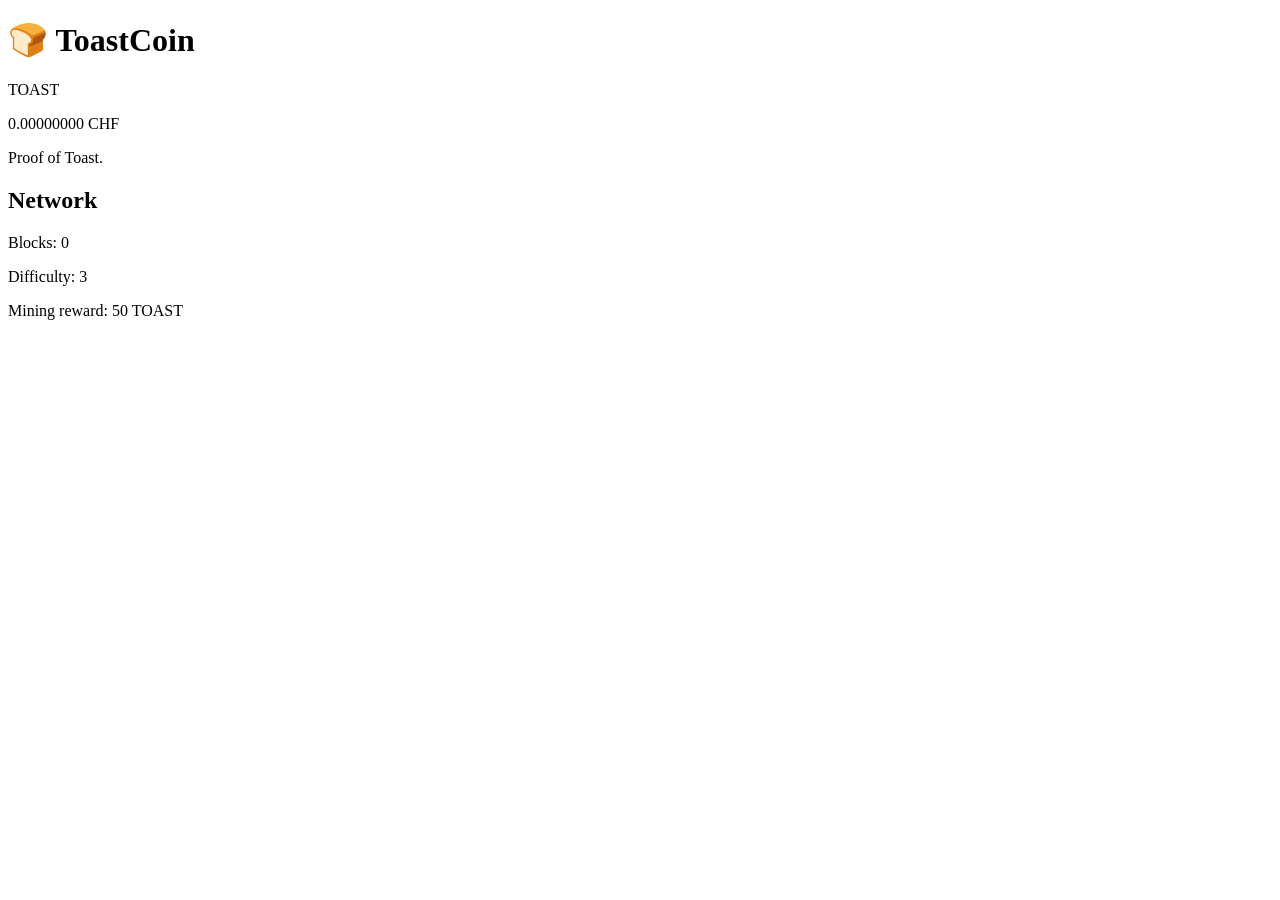
==== index.html @ e162215f "Create ToastCoin website" ====
<!DOCTYPE html>
<html lang="en">
<head>
    <meta charset="UTF-8">
    <meta name="viewport" content="width=device-width, initial-scale=1.0">

    <title>ToastCoin</title>

    <link rel="stylesheet" href="style.css">
</head>

<body>

    <main>

        <h1>🍞 ToastCoin</h1>

        <p class="symbol">TOAST</p>

        <div class="price">
            0.00000000 CHF
        </div>

        <p>Proof of Toast.</p>

        <section>

            <h2>Network</h2>

            <p>Blocks: <span id="blocks">0</span></p>

            <p>Difficulty: <span id="difficulty">3</span></p>

            <p>Mining reward: <span id="reward">50 TOAST</span></p>

        </section>

    </main>

    <script src="script.js"></script>

</body>
</html>
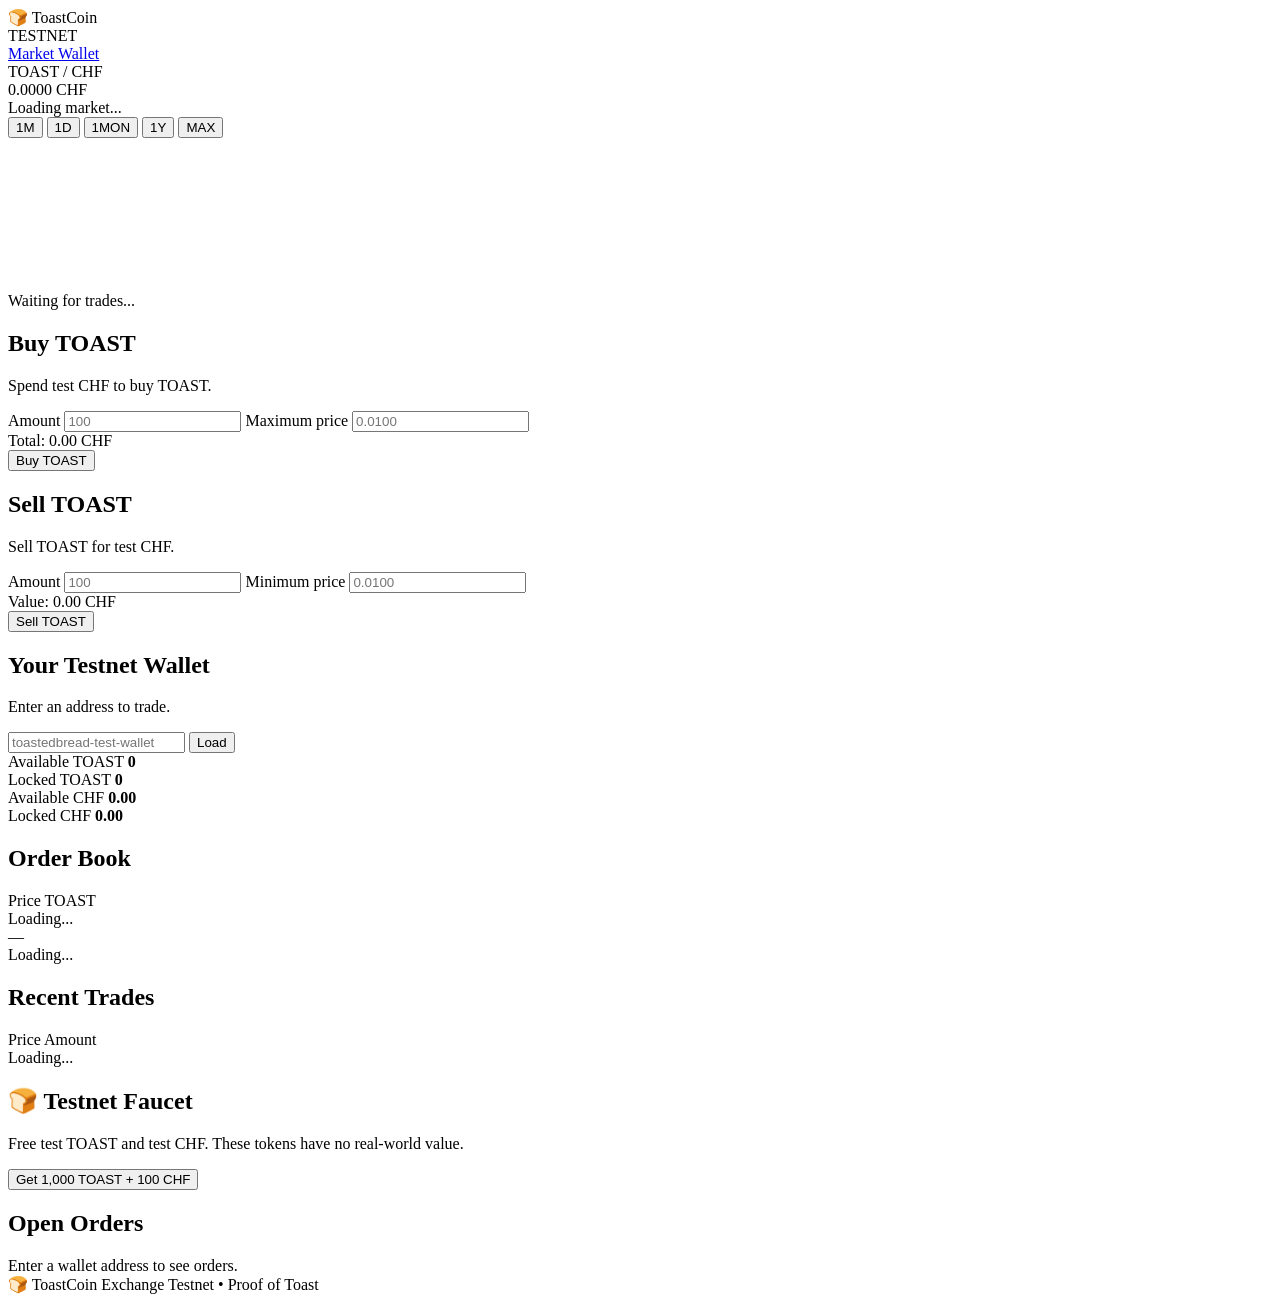
==== commit 807101ef: "Update index.html" ====
--- a/index.html
+++ b/index.html
@@ -1,43 +1,456 @@
 <!DOCTYPE html>
 <html lang="en">
+
 <head>
+
     <meta charset="UTF-8">
-    <meta name="viewport" content="width=device-width, initial-scale=1.0">
-
-    <title>ToastCoin</title>
-
-    <link rel="stylesheet" href="style.css">
+
+    <meta
+        name="viewport"
+        content="width=device-width, initial-scale=1.0"
+    >
+
+    <title>ToastCoin Exchange</title>
+
+    <link
+        rel="stylesheet"
+        href="style.css"
+    >
+
 </head>
 
+
 <body>
 
-    <main>
-
-        <h1>🍞 ToastCoin</h1>
-
-        <p class="symbol">TOAST</p>
-
-        <div class="price">
-            0.00000000 CHF
-        </div>
-
-        <p>Proof of Toast.</p>
-
-        <section>
-
-            <h2>Network</h2>
-
-            <p>Blocks: <span id="blocks">0</span></p>
-
-            <p>Difficulty: <span id="difficulty">3</span></p>
-
-            <p>Mining reward: <span id="reward">50 TOAST</span></p>
-
-        </section>
-
-    </main>
-
-    <script src="script.js"></script>
+<header class="topbar">
+
+    <div class="logo">
+        🍞 <span>ToastCoin</span>
+    </div>
+
+    <div class="network">
+        TESTNET
+    </div>
+
+    <nav>
+
+        <a href="index.html">
+            Market
+        </a>
+
+        <a href="wallet.html">
+            Wallet
+        </a>
+
+    </nav>
+
+</header>
+
+
+<main>
+
+    <section class="market-header">
+
+        <div>
+
+            <div class="pair">
+                TOAST / CHF
+            </div>
+
+            <div
+                class="price"
+                id="price"
+            >
+                0.0000 CHF
+            </div>
+
+            <div
+                class="market-info"
+                id="marketInfo"
+            >
+                Loading market...
+            </div>
+
+        </div>
+
+    </section>
+
+
+    <section class="chart-card">
+
+        <div class="chart-toolbar">
+
+            <button
+                class="range active"
+                data-range="1M"
+            >
+                1M
+            </button>
+
+            <button
+                class="range"
+                data-range="1D"
+            >
+                1D
+            </button>
+
+            <button
+                class="range"
+                data-range="1MON"
+            >
+                1MON
+            </button>
+
+            <button
+                class="range"
+                data-range="1Y"
+            >
+                1Y
+            </button>
+
+            <button
+                class="range"
+                data-range="MAX"
+            >
+                MAX
+            </button>
+
+        </div>
+
+
+        <div class="chart-wrap">
+
+            <canvas id="chart"></canvas>
+
+            <div
+                class="chart-empty"
+                id="chartEmpty"
+            >
+                Waiting for trades...
+            </div>
+
+        </div>
+
+    </section>
+
+
+    <section class="trade-grid">
+
+
+        <div class="card">
+
+            <h2>Buy TOAST</h2>
+
+            <p class="hint">
+                Spend test CHF to buy TOAST.
+            </p>
+
+
+            <label>
+                Amount
+            </label>
+
+            <input
+                id="buyAmount"
+                type="number"
+                min="0"
+                step="any"
+                placeholder="100"
+            >
+
+
+            <label>
+                Maximum price
+            </label>
+
+            <input
+                id="buyPrice"
+                type="number"
+                min="0"
+                step="any"
+                placeholder="0.0100"
+            >
+
+
+            <div
+                class="order-total"
+                id="buyTotal"
+            >
+                Total: 0.00 CHF
+            </div>
+
+
+            <button
+                class="buy-button"
+                onclick="placeBuy()"
+            >
+                Buy TOAST
+            </button>
+
+        </div>
+
+
+        <div class="card">
+
+            <h2>Sell TOAST</h2>
+
+            <p class="hint">
+                Sell TOAST for test CHF.
+            </p>
+
+
+            <label>
+                Amount
+            </label>
+
+            <input
+                id="sellAmount"
+                type="number"
+                min="0"
+                step="any"
+                placeholder="100"
+            >
+
+
+            <label>
+                Minimum price
+            </label>
+
+            <input
+                id="sellPrice"
+                type="number"
+                min="0"
+                step="any"
+                placeholder="0.0100"
+            >
+
+
+            <div
+                class="order-total"
+                id="sellTotal"
+            >
+                Value: 0.00 CHF
+            </div>
+
+
+            <button
+                class="sell-button"
+                onclick="placeSell()"
+            >
+                Sell TOAST
+            </button>
+
+        </div>
+
+    </section>
+
+
+    <section class="card wallet-card">
+
+        <div class="section-title">
+
+            <div>
+
+                <h2>Your Testnet Wallet</h2>
+
+                <p class="hint">
+                    Enter an address to trade.
+                </p>
+
+            </div>
+
+        </div>
+
+
+        <div class="wallet-input">
+
+            <input
+                id="walletAddress"
+                placeholder="toastedbread-test-wallet"
+            >
+
+            <button
+                onclick="loadWallet()"
+            >
+                Load
+            </button>
+
+        </div>
+
+
+        <div class="balances">
+
+            <div class="balance">
+
+                <span>Available TOAST</span>
+
+                <strong id="toastBalance">
+                    0
+                </strong>
+
+            </div>
+
+
+            <div class="balance">
+
+                <span>Locked TOAST</span>
+
+                <strong id="toastLocked">
+                    0
+                </strong>
+
+            </div>
+
+
+            <div class="balance">
+
+                <span>Available CHF</span>
+
+                <strong id="chfBalance">
+                    0.00
+                </strong>
+
+            </div>
+
+
+            <div class="balance">
+
+                <span>Locked CHF</span>
+
+                <strong id="chfLocked">
+                    0.00
+                </strong>
+
+            </div>
+
+        </div>
+
+    </section>
+
+
+    <section class="market-grid">
+
+
+        <div class="card">
+
+            <h2>Order Book</h2>
+
+
+            <div class="book-head">
+
+                <span>Price</span>
+                <span>TOAST</span>
+
+            </div>
+
+
+            <div
+                class="orders asks"
+                id="asks"
+            >
+                Loading...
+            </div>
+
+
+            <div class="spread">
+                —
+            </div>
+
+
+            <div
+                class="orders bids"
+                id="bids"
+            >
+                Loading...
+            </div>
+
+        </div>
+
+
+        <div class="card">
+
+            <h2>Recent Trades</h2>
+
+
+            <div class="book-head">
+
+                <span>Price</span>
+                <span>Amount</span>
+
+            </div>
+
+
+            <div
+                class="trades"
+                id="trades"
+            >
+                Loading...
+            </div>
+
+        </div>
+
+    </section>
+
+
+    <section class="card faucet">
+
+        <div>
+
+            <h2>🍞 Testnet Faucet</h2>
+
+            <p>
+                Free test TOAST and test CHF.
+                These tokens have no real-world value.
+            </p>
+
+        </div>
+
+
+        <button
+            onclick="claimFaucet()"
+        >
+            Get 1,000 TOAST + 100 CHF
+        </button>
+
+
+        <div
+            id="faucetMessage"
+            class="message"
+        ></div>
+
+    </section>
+
+
+    <section class="card">
+
+        <h2>Open Orders</h2>
+
+        <div
+            id="myOrders"
+            class="orders"
+        >
+            Enter a wallet address to see orders.
+        </div>
+
+    </section>
+
+
+</main>
+
+
+<footer>
+
+    🍞 ToastCoin Exchange
+
+    <span>
+        Testnet • Proof of Toast
+    </span>
+
+</footer>
+
+
+<script src="script.js"></script>
 
 </body>
-</html>+
+</html>
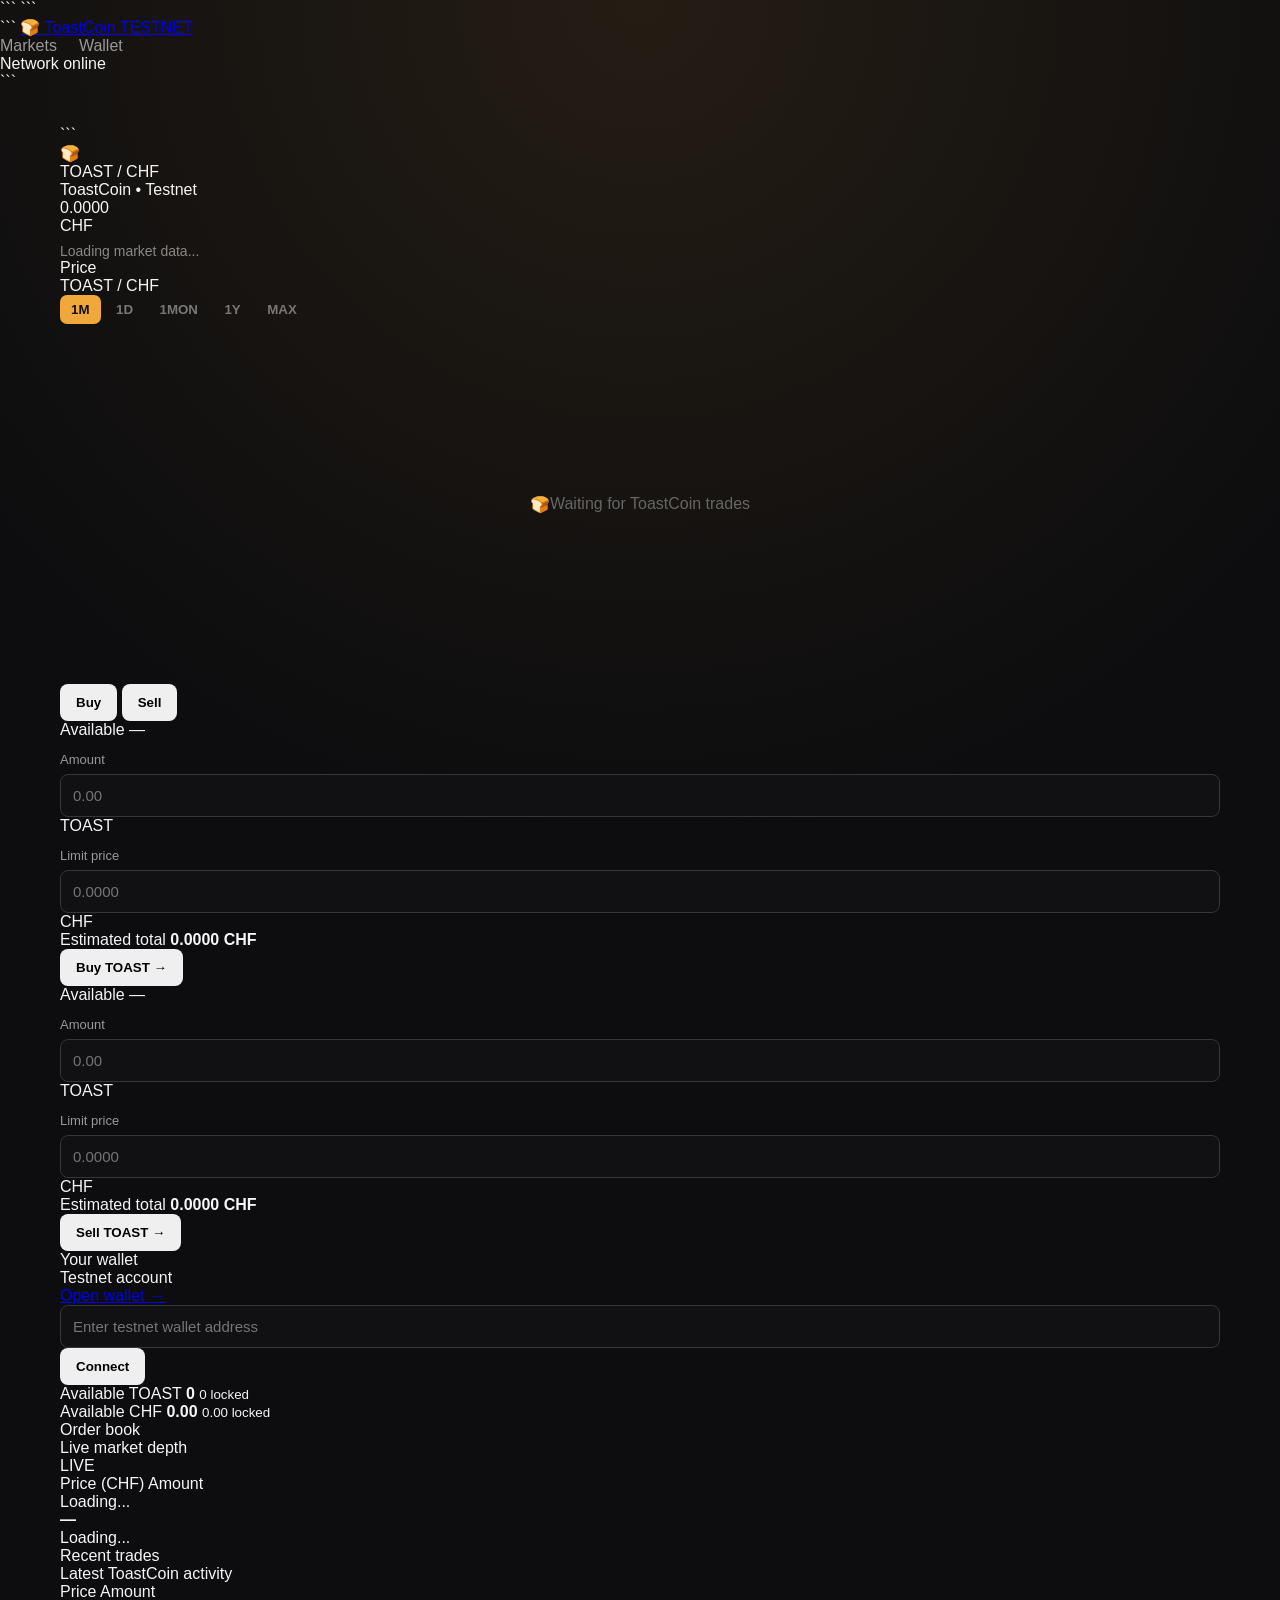
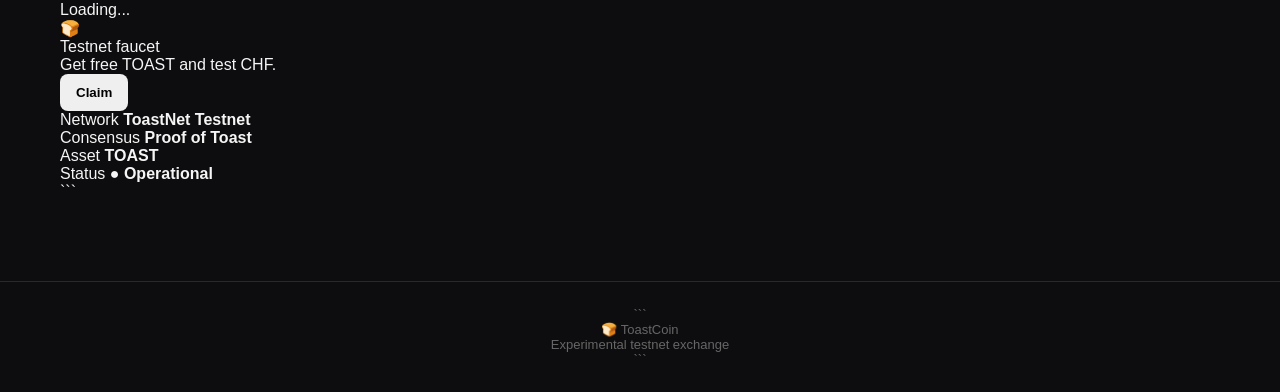
==== commit 45ed4d3e: "Update index.html" ====
--- a/index.html
+++ b/index.html
@@ -1,456 +1,826 @@
 <!DOCTYPE html>
+
 <html lang="en">
 
 <head>
-
     <meta charset="UTF-8">
 
-    <meta
-        name="viewport"
-        content="width=device-width, initial-scale=1.0"
+```
+<meta
+    name="viewport"
+    content="width=device-width, initial-scale=1.0"
+>
+
+<meta
+    name="theme-color"
+    content="#09090b"
+>
+
+<title>ToastCoin — Exchange</title>
+
+<link
+    rel="stylesheet"
+    href="style.css"
+>
+```
+
+</head>
+
+<body>
+
+<div class="ambient ambient-one"></div>
+<div class="ambient ambient-two"></div>
+
+<header class="navbar">
+
+```
+<a
+    href="index.html"
+    class="brand"
+>
+    <span class="brand-icon">🍞</span>
+
+    <span class="brand-text">
+        ToastCoin
+    </span>
+
+    <span class="testnet-pill">
+        TESTNET
+    </span>
+</a>
+
+<nav class="nav-links">
+
+    <a
+        href="index.html"
+        class="nav-active"
     >
-
-    <title>ToastCoin Exchange</title>
-
-    <link
-        rel="stylesheet"
-        href="style.css"
+        Markets
+    </a>
+
+    <a href="wallet.html">
+        Wallet
+    </a>
+
+</nav>
+
+<div class="nav-status">
+    <span class="status-dot"></span>
+    Network online
+</div>
+```
+
+</header>
+
+<main class="page">
+
+```
+<section class="hero-market">
+
+    <div class="pair-area">
+
+        <div class="coin-icon">
+            🍞
+        </div>
+
+        <div>
+
+            <div class="pair-title">
+                TOAST
+                <span>/ CHF</span>
+            </div>
+
+            <div class="pair-subtitle">
+                ToastCoin
+                <span class="separator">•</span>
+                Testnet
+            </div>
+
+        </div>
+
+    </div>
+
+
+    <div class="price-area">
+
+        <div
+            class="main-price"
+            id="price"
+        >
+            0.0000
+        </div>
+
+        <div class="price-currency">
+            CHF
+        </div>
+
+    </div>
+
+
+    <div
+        class="market-info"
+        id="marketInfo"
     >
-
-</head>
-
-
-<body>
-
-<header class="topbar">
-
-    <div class="logo">
-        🍞 <span>ToastCoin</span>
+        Loading market data...
     </div>
 
-    <div class="network">
-        TESTNET
+</section>
+
+
+<section class="main-grid">
+
+
+    <div class="left-column">
+
+
+        <section class="panel chart-panel">
+
+            <div class="panel-header">
+
+                <div>
+
+                    <div class="panel-title">
+                        Price
+                    </div>
+
+                    <div class="panel-subtitle">
+                        TOAST / CHF
+                    </div>
+
+                </div>
+
+
+                <div class="chart-ranges">
+
+                    <button
+                        class="range active"
+                        data-range="1M"
+                    >
+                        1M
+                    </button>
+
+                    <button
+                        class="range"
+                        data-range="1D"
+                    >
+                        1D
+                    </button>
+
+                    <button
+                        class="range"
+                        data-range="1MON"
+                    >
+                        1MON
+                    </button>
+
+                    <button
+                        class="range"
+                        data-range="1Y"
+                    >
+                        1Y
+                    </button>
+
+                    <button
+                        class="range"
+                        data-range="MAX"
+                    >
+                        MAX
+                    </button>
+
+                </div>
+
+            </div>
+
+
+            <div class="chart-wrap">
+
+                <div class="chart-grid-lines">
+                    <span></span>
+                    <span></span>
+                    <span></span>
+                    <span></span>
+                </div>
+
+                <canvas id="chart"></canvas>
+
+                <div
+                    class="chart-empty"
+                    id="chartEmpty"
+                >
+                    <div class="empty-icon">
+                        🍞
+                    </div>
+
+                    <span>
+                        Waiting for ToastCoin trades
+                    </span>
+                </div>
+
+            </div>
+
+        </section>
+
+
+        <section class="panel trading-panel">
+
+            <div class="trade-tabs">
+
+                <button
+                    class="trade-tab active"
+                    id="buyTab"
+                    onclick="showTrade('buy')"
+                >
+                    Buy
+                </button>
+
+                <button
+                    class="trade-tab"
+                    id="sellTab"
+                    onclick="showTrade('sell')"
+                >
+                    Sell
+                </button>
+
+            </div>
+
+
+            <div
+                class="trade-form"
+                id="buyForm"
+            >
+
+                <div class="available">
+                    Available
+                    <span id="availableCHF">
+                        —
+                    </span>
+                </div>
+
+
+                <label>
+                    Amount
+                </label>
+
+                <div class="input-wrap">
+
+                    <input
+                        id="buyAmount"
+                        type="number"
+                        min="0"
+                        step="any"
+                        placeholder="0.00"
+                    >
+
+                    <span>
+                        TOAST
+                    </span>
+
+                </div>
+
+
+                <label>
+                    Limit price
+                </label>
+
+                <div class="input-wrap">
+
+                    <input
+                        id="buyPrice"
+                        type="number"
+                        min="0"
+                        step="any"
+                        placeholder="0.0000"
+                    >
+
+                    <span>
+                        CHF
+                    </span>
+
+                </div>
+
+
+                <div class="order-summary">
+
+                    <span>
+                        Estimated total
+                    </span>
+
+                    <strong id="buyTotal">
+                        0.0000 CHF
+                    </strong>
+
+                </div>
+
+
+                <button
+                    class="primary-action"
+                    onclick="placeBuy()"
+                >
+                    <span>Buy TOAST</span>
+                    <span>→</span>
+                </button>
+
+            </div>
+
+
+            <div
+                class="trade-form hidden"
+                id="sellForm"
+            >
+
+                <div class="available">
+                    Available
+                    <span id="availableTOAST">
+                        —
+                    </span>
+                </div>
+
+
+                <label>
+                    Amount
+                </label>
+
+                <div class="input-wrap">
+
+                    <input
+                        id="sellAmount"
+                        type="number"
+                        min="0"
+                        step="any"
+                        placeholder="0.00"
+                    >
+
+                    <span>
+                        TOAST
+                    </span>
+
+                </div>
+
+
+                <label>
+                    Limit price
+                </label>
+
+                <div class="input-wrap">
+
+                    <input
+                        id="sellPrice"
+                        type="number"
+                        min="0"
+                        step="any"
+                        placeholder="0.0000"
+                    >
+
+                    <span>
+                        CHF
+                    </span>
+
+                </div>
+
+
+                <div class="order-summary">
+
+                    <span>
+                        Estimated total
+                    </span>
+
+                    <strong id="sellTotal">
+                        0.0000 CHF
+                    </strong>
+
+                </div>
+
+
+                <button
+                    class="primary-action sell-action"
+                    onclick="placeSell()"
+                >
+                    <span>Sell TOAST</span>
+                    <span>→</span>
+                </button>
+
+            </div>
+
+        </section>
+
+
+        <section class="panel wallet-panel">
+
+            <div class="panel-header">
+
+                <div>
+
+                    <div class="panel-title">
+                        Your wallet
+                    </div>
+
+                    <div class="panel-subtitle">
+                        Testnet account
+                    </div>
+
+                </div>
+
+                <a
+                    href="wallet.html"
+                    class="small-link"
+                >
+                    Open wallet →
+                </a>
+
+            </div>
+
+
+            <div class="wallet-address">
+
+                <input
+                    id="walletAddress"
+                    placeholder="Enter testnet wallet address"
+                >
+
+                <button
+                    class="load-button"
+                    onclick="loadWallet()"
+                >
+                    Connect
+                </button>
+
+            </div>
+
+
+            <div class="balance-grid">
+
+                <div class="balance-box">
+
+                    <span class="balance-label">
+                        Available TOAST
+                    </span>
+
+                    <strong id="toastBalance">
+                        0
+                    </strong>
+
+                    <small id="toastLocked">
+                        0 locked
+                    </small>
+
+                </div>
+
+
+                <div class="balance-box">
+
+                    <span class="balance-label">
+                        Available CHF
+                    </span>
+
+                    <strong id="chfBalance">
+                        0.00
+                    </strong>
+
+                    <small id="chfLocked">
+                        0.00 locked
+                    </small>
+
+                </div>
+
+            </div>
+
+        </section>
+
     </div>
 
-    <nav>
-
-        <a href="index.html">
-            Market
-        </a>
-
-        <a href="wallet.html">
-            Wallet
-        </a>
-
-    </nav>
-
-</header>
-
-
-<main>
-
-    <section class="market-header">
-
-        <div>
-
-            <div class="pair">
-                TOAST / CHF
-            </div>
+
+    <div class="right-column">
+
+
+        <section class="panel orderbook-panel">
+
+            <div class="panel-header">
+
+                <div>
+
+                    <div class="panel-title">
+                        Order book
+                    </div>
+
+                    <div class="panel-subtitle">
+                        Live market depth
+                    </div>
+
+                </div>
+
+                <span class="live-label">
+                    LIVE
+                </span>
+
+            </div>
+
+
+            <div class="book-columns">
+                <span>Price (CHF)</span>
+                <span>Amount</span>
+            </div>
+
 
             <div
-                class="price"
-                id="price"
-            >
-                0.0000 CHF
-            </div>
-
-            <div
-                class="market-info"
-                id="marketInfo"
-            >
-                Loading market...
-            </div>
-
-        </div>
-
-    </section>
-
-
-    <section class="chart-card">
-
-        <div class="chart-toolbar">
-
-            <button
-                class="range active"
-                data-range="1M"
-            >
-                1M
-            </button>
-
-            <button
-                class="range"
-                data-range="1D"
-            >
-                1D
-            </button>
-
-            <button
-                class="range"
-                data-range="1MON"
-            >
-                1MON
-            </button>
-
-            <button
-                class="range"
-                data-range="1Y"
-            >
-                1Y
-            </button>
-
-            <button
-                class="range"
-                data-range="MAX"
-            >
-                MAX
-            </button>
-
-        </div>
-
-
-        <div class="chart-wrap">
-
-            <canvas id="chart"></canvas>
-
-            <div
-                class="chart-empty"
-                id="chartEmpty"
-            >
-                Waiting for trades...
-            </div>
-
-        </div>
-
-    </section>
-
-
-    <section class="trade-grid">
-
-
-        <div class="card">
-
-            <h2>Buy TOAST</h2>
-
-            <p class="hint">
-                Spend test CHF to buy TOAST.
-            </p>
-
-
-            <label>
-                Amount
-            </label>
-
-            <input
-                id="buyAmount"
-                type="number"
-                min="0"
-                step="any"
-                placeholder="100"
-            >
-
-
-            <label>
-                Maximum price
-            </label>
-
-            <input
-                id="buyPrice"
-                type="number"
-                min="0"
-                step="any"
-                placeholder="0.0100"
-            >
-
-
-            <div
-                class="order-total"
-                id="buyTotal"
-            >
-                Total: 0.00 CHF
-            </div>
-
-
-            <button
-                class="buy-button"
-                onclick="placeBuy()"
-            >
-                Buy TOAST
-            </button>
-
-        </div>
-
-
-        <div class="card">
-
-            <h2>Sell TOAST</h2>
-
-            <p class="hint">
-                Sell TOAST for test CHF.
-            </p>
-
-
-            <label>
-                Amount
-            </label>
-
-            <input
-                id="sellAmount"
-                type="number"
-                min="0"
-                step="any"
-                placeholder="100"
-            >
-
-
-            <label>
-                Minimum price
-            </label>
-
-            <input
-                id="sellPrice"
-                type="number"
-                min="0"
-                step="any"
-                placeholder="0.0100"
-            >
-
-
-            <div
-                class="order-total"
-                id="sellTotal"
-            >
-                Value: 0.00 CHF
-            </div>
-
-
-            <button
-                class="sell-button"
-                onclick="placeSell()"
-            >
-                Sell TOAST
-            </button>
-
-        </div>
-
-    </section>
-
-
-    <section class="card wallet-card">
-
-        <div class="section-title">
-
-            <div>
-
-                <h2>Your Testnet Wallet</h2>
-
-                <p class="hint">
-                    Enter an address to trade.
-                </p>
-
-            </div>
-
-        </div>
-
-
-        <div class="wallet-input">
-
-            <input
-                id="walletAddress"
-                placeholder="toastedbread-test-wallet"
-            >
-
-            <button
-                onclick="loadWallet()"
-            >
-                Load
-            </button>
-
-        </div>
-
-
-        <div class="balances">
-
-            <div class="balance">
-
-                <span>Available TOAST</span>
-
-                <strong id="toastBalance">
-                    0
-                </strong>
-
-            </div>
-
-
-            <div class="balance">
-
-                <span>Locked TOAST</span>
-
-                <strong id="toastLocked">
-                    0
-                </strong>
-
-            </div>
-
-
-            <div class="balance">
-
-                <span>Available CHF</span>
-
-                <strong id="chfBalance">
-                    0.00
-                </strong>
-
-            </div>
-
-
-            <div class="balance">
-
-                <span>Locked CHF</span>
-
-                <strong id="chfLocked">
-                    0.00
-                </strong>
-
-            </div>
-
-        </div>
-
-    </section>
-
-
-    <section class="market-grid">
-
-
-        <div class="card">
-
-            <h2>Order Book</h2>
-
-
-            <div class="book-head">
-
-                <span>Price</span>
-                <span>TOAST</span>
-
-            </div>
-
-
-            <div
-                class="orders asks"
+                class="order-list asks"
                 id="asks"
             >
-                Loading...
-            </div>
-
-
-            <div class="spread">
-                —
+                <div class="loading">
+                    Loading...
+                </div>
+            </div>
+
+
+            <div class="mid-price">
+
+                <span></span>
+
+                <strong id="bookPrice">
+                    —
+                </strong>
+
+                <span></span>
+
             </div>
 
 
             <div
-                class="orders bids"
+                class="order-list bids"
                 id="bids"
             >
-                Loading...
-            </div>
-
-        </div>
-
-
-        <div class="card">
-
-            <h2>Recent Trades</h2>
-
-
-            <div class="book-head">
-
+                <div class="loading">
+                    Loading...
+                </div>
+            </div>
+
+        </section>
+
+
+        <section class="panel trades-panel">
+
+            <div class="panel-header">
+
+                <div>
+
+                    <div class="panel-title">
+                        Recent trades
+                    </div>
+
+                    <div class="panel-subtitle">
+                        Latest ToastCoin activity
+                    </div>
+
+                </div>
+
+            </div>
+
+
+            <div class="trade-columns">
                 <span>Price</span>
                 <span>Amount</span>
-
             </div>
 
 
             <div
-                class="trades"
                 id="trades"
+                class="recent-trades"
             >
-                Loading...
-            </div>
-
-        </div>
-
-    </section>
-
-
-    <section class="card faucet">
-
-        <div>
-
-            <h2>🍞 Testnet Faucet</h2>
-
-            <p>
-                Free test TOAST and test CHF.
-                These tokens have no real-world value.
-            </p>
-
-        </div>
-
-
-        <button
-            onclick="claimFaucet()"
-        >
-            Get 1,000 TOAST + 100 CHF
-        </button>
-
-
-        <div
-            id="faucetMessage"
-            class="message"
-        ></div>
-
-    </section>
-
-
-    <section class="card">
-
-        <h2>Open Orders</h2>
-
-        <div
-            id="myOrders"
-            class="orders"
-        >
-            Enter a wallet address to see orders.
-        </div>
-
-    </section>
-
+                <div class="loading">
+                    Loading...
+                </div>
+            </div>
+
+        </section>
+
+
+        <section class="faucet-card">
+
+            <div class="faucet-icon">
+                🍞
+            </div>
+
+            <div class="faucet-content">
+
+                <div class="faucet-title">
+                    Testnet faucet
+                </div>
+
+                <div class="faucet-description">
+                    Get free TOAST and test CHF.
+                </div>
+
+            </div>
+
+            <button
+                class="faucet-button"
+                onclick="claimFaucet()"
+            >
+                Claim
+            </button>
+
+            <div
+                class="faucet-message"
+                id="faucetMessage"
+            ></div>
+
+        </section>
+
+    </div>
+
+</section>
+
+
+<section class="footer-stats">
+
+    <div>
+        <span>Network</span>
+        <strong>ToastNet Testnet</strong>
+    </div>
+
+    <div>
+        <span>Consensus</span>
+        <strong>Proof of Toast</strong>
+    </div>
+
+    <div>
+        <span>Asset</span>
+        <strong>TOAST</strong>
+    </div>
+
+    <div>
+        <span>Status</span>
+        <strong class="online">
+            ● Operational
+        </strong>
+    </div>
+
+</section>
+```
 
 </main>
 
-
-<footer>
-
-    🍞 ToastCoin Exchange
-
-    <span>
-        Testnet • Proof of Toast
-    </span>
+<footer class="footer">
+
+```
+<div>
+    🍞 ToastCoin
+</div>
+
+<div>
+    Experimental testnet exchange
+</div>
+```
 
 </footer>
 
-
 <script src="script.js"></script>
 
+<script>
+
+function showTrade(type) {
+
+    const buy =
+        document.getElementById(
+            "buyForm"
+        );
+
+    const sell =
+        document.getElementById(
+            "sellForm"
+        );
+
+    const buyTab =
+        document.getElementById(
+            "buyTab"
+        );
+
+    const sellTab =
+        document.getElementById(
+            "sellTab"
+        );
+
+
+    if (type === "buy") {
+
+        buy.classList.remove("hidden");
+        sell.classList.add("hidden");
+
+        buyTab.classList.add("active");
+        sellTab.classList.remove("active");
+
+    } else {
+
+        sell.classList.remove("hidden");
+        buy.classList.add("hidden");
+
+        sellTab.classList.add("active");
+        buyTab.classList.remove("active");
+
+    }
+
+}
+
+
+function updateWalletNumbers() {
+
+    const toast =
+        document.getElementById(
+            "toastBalance"
+        );
+
+    const chf =
+        document.getElementById(
+            "chfBalance"
+        );
+
+
+    const availableToast =
+        document.getElementById(
+            "availableTOAST"
+        );
+
+    const availableCHF =
+        document.getElementById(
+            "availableCHF"
+        );
+
+
+    if (toast && availableToast) {
+
+        availableToast.textContent =
+            toast.textContent +
+            " TOAST";
+
+    }
+
+
+    if (chf && availableCHF) {
+
+        availableCHF.textContent =
+            chf.textContent +
+            " CHF";
+
+    }
+
+}
+
+
+const originalRefreshWallet =
+    window.refreshWallet;
+
+
+if (originalRefreshWallet) {
+
+    window.refreshWallet =
+        async function () {
+
+            await originalRefreshWallet();
+
+            updateWalletNumbers();
+
+        };
+
+}
+
+
+const originalLoadMarket =
+    window.loadMarket;
+
+
+if (originalLoadMarket) {
+
+    window.loadMarket =
+        async function () {
+
+            await originalLoadMarket();
+
+            const price =
+                document.getElementById(
+                    "price"
+                );
+
+            const bookPrice =
+                document.getElementById(
+                    "bookPrice"
+                );
+
+
+            if (
+                price &&
+                bookPrice
+            ) {
+
+                bookPrice.textContent =
+                    price.textContent;
+
+            }
+
+        };
+
+}
+
+
+</script>
+
 </body>
-
 </html>
--- a/style.css
+++ b/style.css
@@ -0,0 +1,589 @@
+* {
+    box-sizing: border-box;
+}
+
+
+:root {
+    font-family:
+        -apple-system,
+        BlinkMacSystemFont,
+        "Segoe UI",
+        sans-serif;
+
+    background: #0d0d0f;
+    color: #f5f5f5;
+}
+
+
+body {
+    margin: 0;
+    background:
+        radial-gradient(
+            circle at top,
+            #241d14 0,
+            #0d0d0f 40%
+        );
+    min-height: 100vh;
+}
+
+
+.topbar {
+    height: 70px;
+
+    display: flex;
+    align-items: center;
+
+    padding:
+        0 28px;
+
+    border-bottom:
+        1px solid #292929;
+
+    background:
+        rgba(13, 13, 15, 0.92);
+
+    backdrop-filter:
+        blur(12px);
+
+    position: sticky;
+    top: 0;
+    z-index: 10;
+}
+
+
+.logo {
+    font-size: 22px;
+    font-weight: 700;
+
+    display: flex;
+    gap: 8px;
+
+    align-items: center;
+}
+
+
+.logo span {
+    letter-spacing: -0.5px;
+}
+
+
+.network {
+    margin-left: 18px;
+
+    padding:
+        5px 9px;
+
+    border-radius: 6px;
+
+    background: #382b18;
+
+    color: #f0b94b;
+
+    font-size: 11px;
+    font-weight: 700;
+
+    letter-spacing: 1px;
+}
+
+
+nav {
+    margin-left: auto;
+
+    display: flex;
+    gap: 22px;
+}
+
+
+nav a {
+    color: #999;
+    text-decoration: none;
+}
+
+
+nav a:hover {
+    color: white;
+}
+
+
+main {
+    max-width: 1200px;
+
+    margin:
+        0 auto;
+
+    padding:
+        35px 20px 80px;
+}
+
+
+.market-header {
+    margin-bottom: 25px;
+}
+
+
+.pair {
+    color: #999;
+
+    font-size: 14px;
+
+    margin-bottom: 7px;
+}
+
+
+.price {
+    font-size: 42px;
+
+    font-weight: 700;
+
+    letter-spacing: -2px;
+}
+
+
+.market-info {
+    color: #888;
+
+    margin-top: 8px;
+
+    font-size: 14px;
+}
+
+
+.card,
+.chart-card {
+    background:
+        rgba(25, 25, 28, 0.85);
+
+    border:
+        1px solid #303034;
+
+    border-radius: 15px;
+
+    padding: 22px;
+
+    margin-bottom: 20px;
+
+    box-shadow:
+        0 10px 40px
+        rgba(0, 0, 0, 0.2);
+}
+
+
+.chart-toolbar {
+    display: flex;
+    gap: 7px;
+
+    margin-bottom: 15px;
+}
+
+
+.range {
+    border: none;
+
+    background: transparent;
+
+    color: #777;
+
+    padding:
+        7px 11px;
+
+    border-radius: 7px;
+
+    cursor: pointer;
+}
+
+
+.range:hover {
+    background: #29292d;
+    color: white;
+}
+
+
+.range.active {
+    background: #f0a83a;
+    color: #111;
+}
+
+
+.chart-wrap {
+    height: 360px;
+
+    position: relative;
+}
+
+
+canvas {
+    width: 100%;
+    height: 100%;
+}
+
+
+.chart-empty {
+    position: absolute;
+
+    inset: 0;
+
+    display: flex;
+
+    justify-content: center;
+    align-items: center;
+
+    color: #666;
+
+    pointer-events: none;
+}
+
+
+.trade-grid,
+.market-grid {
+    display: grid;
+
+    grid-template-columns:
+        repeat(2, 1fr);
+
+    gap: 20px;
+}
+
+
+h2 {
+    margin:
+        0 0 8px;
+
+    font-size: 19px;
+}
+
+
+.hint {
+    color: #777;
+
+    font-size: 13px;
+
+    margin:
+        0 0 20px;
+}
+
+
+label {
+    display: block;
+
+    color: #999;
+
+    font-size: 13px;
+
+    margin:
+        13px 0 7px;
+}
+
+
+input {
+    width: 100%;
+
+    background: #111114;
+
+    border:
+        1px solid #35353a;
+
+    border-radius: 8px;
+
+    color: white;
+
+    padding:
+        12px;
+
+    outline: none;
+
+    font-size: 15px;
+}
+
+
+input:focus {
+    border-color: #d99132;
+}
+
+
+.order-total {
+    color: #888;
+
+    margin:
+        15px 0;
+}
+
+
+button {
+    border: none;
+
+    cursor: pointer;
+
+    border-radius: 8px;
+
+    padding:
+        11px 16px;
+
+    font-weight: 600;
+}
+
+
+.buy-button {
+    width: 100%;
+
+    background: #e4a03a;
+
+    color: #111;
+}
+
+
+.buy-button:hover {
+    background: #f0b44f;
+}
+
+
+.sell-button {
+    width: 100%;
+
+    background: #38383e;
+
+    color: white;
+}
+
+
+.sell-button:hover {
+    background: #4a4a52;
+}
+
+
+.wallet-input {
+    display: flex;
+
+    gap: 10px;
+}
+
+
+.wallet-input button {
+    background: #303035;
+    color: white;
+}
+
+
+.balances {
+    display: grid;
+
+    grid-template-columns:
+        repeat(4, 1fr);
+
+    gap: 12px;
+
+    margin-top: 20px;
+}
+
+
+.balance {
+    background: #111114;
+
+    border:
+        1px solid #29292e;
+
+    border-radius: 10px;
+
+    padding: 15px;
+}
+
+
+.balance span {
+    display: block;
+
+    color: #777;
+
+    font-size: 12px;
+
+    margin-bottom: 7px;
+}
+
+
+.balance strong {
+    font-size: 20px;
+}
+
+
+.section-title {
+    display: flex;
+
+    justify-content:
+        space-between;
+}
+
+
+.book-head {
+    display: flex;
+
+    justify-content:
+        space-between;
+
+    color: #666;
+
+    font-size: 12px;
+
+    padding:
+        10px 5px;
+
+    border-bottom:
+        1px solid #29292d;
+}
+
+
+.orders,
+.trades {
+    min-height: 80px;
+}
+
+
+.order-row,
+.trade-row {
+    display: flex;
+
+    justify-content:
+        space-between;
+
+    padding:
+        9px 5px;
+
+    font-size: 13px;
+
+    border-bottom:
+        1px solid #202024;
+}
+
+
+.ask {
+    color: #e88383;
+}
+
+
+.bid {
+    color: #79d69a;
+}
+
+
+.spread {
+    text-align: center;
+
+    color: #555;
+
+    padding:
+        10px;
+}
+
+
+.faucet {
+    display: flex;
+
+    align-items: center;
+
+    gap: 20px;
+}
+
+
+.faucet h2 {
+    margin-bottom: 5px;
+}
+
+
+.faucet p {
+    color: #777;
+
+    margin: 0;
+}
+
+
+.faucet button {
+    margin-left: auto;
+
+    background: #e4a03a;
+
+    color: #111;
+
+    white-space: nowrap;
+}
+
+
+.message {
+    color: #aaa;
+
+    font-size: 13px;
+}
+
+
+footer {
+    border-top:
+        1px solid #29292d;
+
+    padding:
+        25px 20px;
+
+    color: #666;
+
+    text-align: center;
+
+    font-size: 13px;
+}
+
+
+footer span {
+    margin-left: 10px;
+}
+
+
+@media (max-width: 800px) {
+
+    .trade-grid,
+    .market-grid {
+        grid-template-columns: 1fr;
+    }
+
+
+    .balances {
+        grid-template-columns:
+            repeat(2, 1fr);
+    }
+
+
+    .faucet {
+        align-items: flex-start;
+
+        flex-direction: column;
+    }
+
+
+    .faucet button {
+        margin-left: 0;
+    }
+
+
+    nav {
+        gap: 10px;
+    }
+
+
+    .topbar {
+        padding:
+            0 15px;
+    }
+
+}
+
+
+@media (max-width: 500px) {
+
+    .price {
+        font-size: 34px;
+    }
+
+
+    .chart-wrap {
+        height: 280px;
+    }
+
+
+    .wallet-input {
+        flex-direction: column;
+    }
+
+}
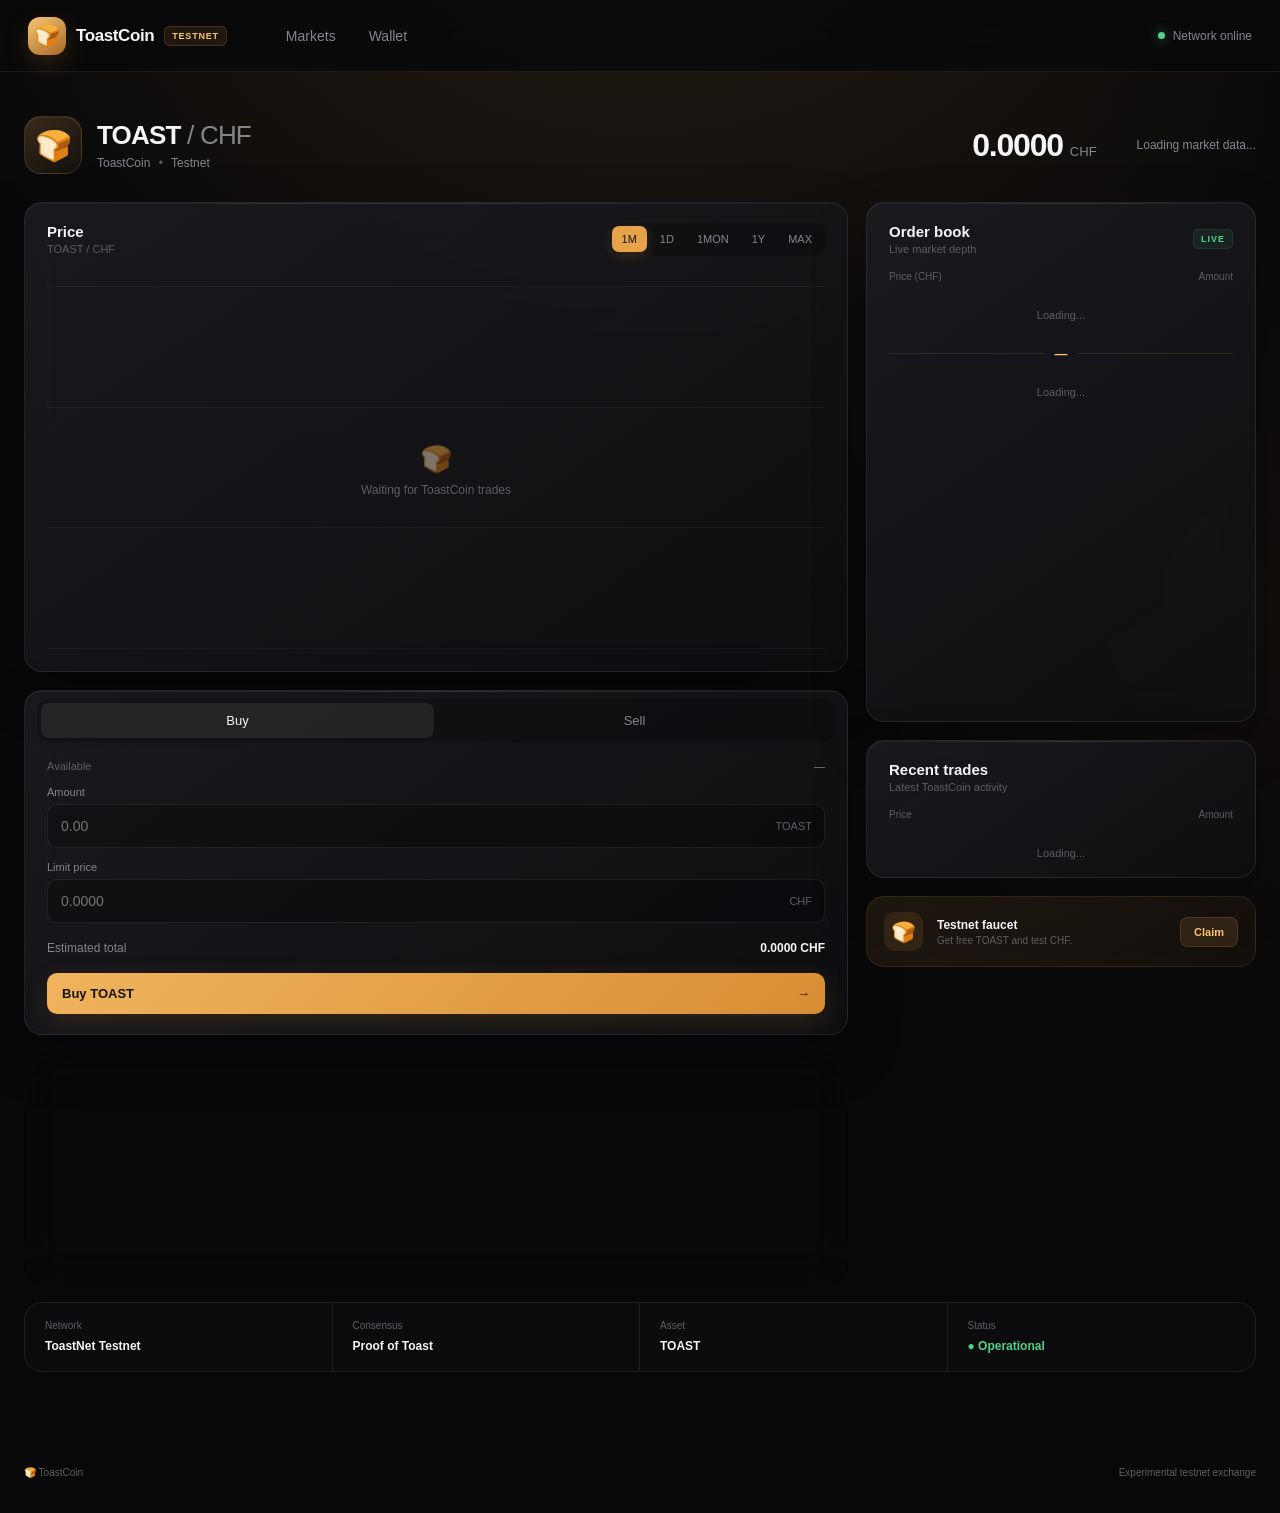
==== commit a93a17c9: "Fix ToastCoin HTML" ====
--- a/index.html
+++ b/index.html
@@ -5,7 +5,7 @@
 <head>
     <meta charset="UTF-8">
 
-```
+
 <meta
     name="viewport"
     content="width=device-width, initial-scale=1.0"
@@ -22,7 +22,7 @@
     rel="stylesheet"
     href="style.css"
 >
-```
+
 
 </head>
 
@@ -33,7 +33,7 @@
 
 <header class="navbar">
 
-```
+
 <a
     href="index.html"
     class="brand"
@@ -68,13 +68,13 @@
     <span class="status-dot"></span>
     Network online
 </div>
-```
+
 
 </header>
 
 <main class="page">
 
-```
+
 <section class="hero-market">
 
     <div class="pair-area">
@@ -655,13 +655,12 @@
     </div>
 
 </section>
-```
+
 
 </main>
 
 <footer class="footer">
 
-```
 <div>
     🍞 ToastCoin
 </div>
@@ -669,7 +668,7 @@
 <div>
     Experimental testnet exchange
 </div>
-```
+
 
 </footer>
 
--- a/style.css
+++ b/style.css
@@ -1,589 +1,945 @@
-* {
-    box-sizing: border-box;
-}
-
-
-:root {
-    font-family:
-        -apple-system,
-        BlinkMacSystemFont,
-        "Segoe UI",
-        sans-serif;
-
-    background: #0d0d0f;
-    color: #f5f5f5;
-}
-
-
-body {
-    margin: 0;
-    background:
-        radial-gradient(
-            circle at top,
-            #241d14 0,
-            #0d0d0f 40%
-        );
-    min-height: 100vh;
-}
-
-
-.topbar {
-    height: 70px;
-
-    display: flex;
-    align-items: center;
-
-    padding:
-        0 28px;
-
-    border-bottom:
-        1px solid #292929;
-
-    background:
-        rgba(13, 13, 15, 0.92);
-
-    backdrop-filter:
-        blur(12px);
-
-    position: sticky;
-    top: 0;
-    z-index: 10;
-}
-
-
-.logo {
-    font-size: 22px;
-    font-weight: 700;
-
-    display: flex;
-    gap: 8px;
-
-    align-items: center;
-}
-
-
-.logo span {
-    letter-spacing: -0.5px;
-}
-
-
-.network {
-    margin-left: 18px;
-
-    padding:
-        5px 9px;
-
-    border-radius: 6px;
-
-    background: #382b18;
-
-    color: #f0b94b;
-
-    font-size: 11px;
-    font-weight: 700;
-
-    letter-spacing: 1px;
-}
-
-
-nav {
-    margin-left: auto;
-
-    display: flex;
-    gap: 22px;
-}
-
-
-nav a {
-    color: #999;
-    text-decoration: none;
-}
-
-
-nav a:hover {
-    color: white;
-}
-
-
-main {
-    max-width: 1200px;
-
-    margin:
-        0 auto;
-
-    padding:
-        35px 20px 80px;
-}
-
-
-.market-header {
-    margin-bottom: 25px;
-}
-
-
-.pair {
-    color: #999;
-
-    font-size: 14px;
-
-    margin-bottom: 7px;
-}
-
-
-.price {
-    font-size: 42px;
-
-    font-weight: 700;
-
-    letter-spacing: -2px;
-}
-
-
-.market-info {
-    color: #888;
-
-    margin-top: 8px;
-
-    font-size: 14px;
-}
-
-
-.card,
-.chart-card {
-    background:
-        rgba(25, 25, 28, 0.85);
-
-    border:
-        1px solid #303034;
-
-    border-radius: 15px;
-
-    padding: 22px;
-
-    margin-bottom: 20px;
-
-    box-shadow:
-        0 10px 40px
-        rgba(0, 0, 0, 0.2);
-}
-
-
-.chart-toolbar {
-    display: flex;
-    gap: 7px;
-
-    margin-bottom: 15px;
-}
-
-
-.range {
-    border: none;
-
-    background: transparent;
-
-    color: #777;
-
-    padding:
-        7px 11px;
-
-    border-radius: 7px;
-
-    cursor: pointer;
-}
-
-
-.range:hover {
-    background: #29292d;
-    color: white;
-}
-
-
-.range.active {
-    background: #f0a83a;
-    color: #111;
-}
-
-
-.chart-wrap {
-    height: 360px;
-
-    position: relative;
-}
-
-
-canvas {
-    width: 100%;
-    height: 100%;
-}
-
-
-.chart-empty {
-    position: absolute;
-
-    inset: 0;
-
-    display: flex;
-
-    justify-content: center;
-    align-items: center;
-
-    color: #666;
-
-    pointer-events: none;
-}
-
-
-.trade-grid,
-.market-grid {
-    display: grid;
-
-    grid-template-columns:
-        repeat(2, 1fr);
-
-    gap: 20px;
-}
-
-
-h2 {
-    margin:
-        0 0 8px;
-
-    font-size: 19px;
-}
-
-
-.hint {
-    color: #777;
-
-    font-size: 13px;
-
-    margin:
-        0 0 20px;
-}
-
-
-label {
-    display: block;
-
-    color: #999;
-
-    font-size: 13px;
-
-    margin:
-        13px 0 7px;
-}
-
-
-input {
-    width: 100%;
-
-    background: #111114;
-
-    border:
-        1px solid #35353a;
-
-    border-radius: 8px;
-
-    color: white;
-
-    padding:
-        12px;
-
-    outline: none;
-
-    font-size: 15px;
-}
-
-
-input:focus {
-    border-color: #d99132;
-}
-
-
-.order-total {
-    color: #888;
-
-    margin:
-        15px 0;
-}
-
-
-button {
-    border: none;
-
-    cursor: pointer;
-
-    border-radius: 8px;
-
-    padding:
-        11px 16px;
-
-    font-weight: 600;
-}
-
-
-.buy-button {
-    width: 100%;
-
-    background: #e4a03a;
-
-    color: #111;
-}
-
-
-.buy-button:hover {
-    background: #f0b44f;
-}
-
-
-.sell-button {
-    width: 100%;
-
-    background: #38383e;
-
-    color: white;
-}
-
-
-.sell-button:hover {
-    background: #4a4a52;
-}
-
-
-.wallet-input {
-    display: flex;
-
-    gap: 10px;
-}
-
-
-.wallet-input button {
-    background: #303035;
-    color: white;
-}
-
-
-.balances {
-    display: grid;
-
-    grid-template-columns:
-        repeat(4, 1fr);
-
-    gap: 12px;
-
-    margin-top: 20px;
-}
-
-
-.balance {
-    background: #111114;
-
-    border:
-        1px solid #29292e;
-
-    border-radius: 10px;
-
-    padding: 15px;
-}
-
-
-.balance span {
-    display: block;
-
-    color: #777;
-
-    font-size: 12px;
-
-    margin-bottom: 7px;
-}
-
-
-.balance strong {
-    font-size: 20px;
-}
-
-
-.section-title {
-    display: flex;
-
-    justify-content:
-        space-between;
-}
-
-
-.book-head {
-    display: flex;
-
-    justify-content:
-        space-between;
-
-    color: #666;
-
-    font-size: 12px;
-
-    padding:
-        10px 5px;
-
-    border-bottom:
-        1px solid #29292d;
-}
-
-
-.orders,
-.trades {
-    min-height: 80px;
-}
-
-
-.order-row,
-.trade-row {
-    display: flex;
-
-    justify-content:
-        space-between;
-
-    padding:
-        9px 5px;
-
-    font-size: 13px;
-
-    border-bottom:
-        1px solid #202024;
-}
-
-
-.ask {
-    color: #e88383;
-}
-
-
-.bid {
-    color: #79d69a;
-}
-
-
-.spread {
-    text-align: center;
-
-    color: #555;
-
-    padding:
-        10px;
-}
-
-
-.faucet {
-    display: flex;
-
-    align-items: center;
-
-    gap: 20px;
-}
-
-
-.faucet h2 {
-    margin-bottom: 5px;
-}
-
-
-.faucet p {
-    color: #777;
-
-    margin: 0;
-}
-
-
-.faucet button {
-    margin-left: auto;
-
-    background: #e4a03a;
-
-    color: #111;
-
-    white-space: nowrap;
-}
-
-
-.message {
-    color: #aaa;
-
-    font-size: 13px;
-}
-
-
-footer {
-    border-top:
-        1px solid #29292d;
-
-    padding:
-        25px 20px;
-
-    color: #666;
-
-    text-align: center;
-
-    font-size: 13px;
-}
-
-
-footer span {
-    margin-left: 10px;
-}
-
-
-@media (max-width: 800px) {
-
-    .trade-grid,
-    .market-grid {
-        grid-template-columns: 1fr;
-    }
-
-
-    .balances {
-        grid-template-columns:
-            repeat(2, 1fr);
-    }
-
-
-    .faucet {
-        align-items: flex-start;
-
-        flex-direction: column;
-    }
-
-
-    .faucet button {
-        margin-left: 0;
-    }
-
-
-    nav {
-        gap: 10px;
-    }
-
-
-    .topbar {
-        padding:
-            0 15px;
-    }
-
-}
-
-
-@media (max-width: 500px) {
-
-    .price {
-        font-size: 34px;
-    }
-
-
-    .chart-wrap {
-        height: 280px;
-    }
-
-
-    .wallet-input {
-        flex-direction: column;
-    }
-
-}
+* {
+  box-sizing: border-box;
+  }
+
+html {
+background: #08080a;
+}
+
+body {
+margin: 0;
+min-height: 100vh;
+background:
+radial-gradient(circle at 50% -20%, rgba(230, 163, 74, 0.16), transparent 42%),
+radial-gradient(circle at 100% 40%, rgba(130, 80, 30, 0.08), transparent 35%),
+#08080a;
+color: #f5f5f7;
+font-family: Inter, ui-sans-serif, -apple-system, BlinkMacSystemFont, "Segoe UI", sans-serif;
+overflow-x: hidden;
+}
+
+button,
+input {
+font: inherit;
+}
+
+button {
+cursor: pointer;
+}
+
+a {
+color: inherit;
+text-decoration: none;
+}
+
+.hidden {
+display: none !important;
+}
+
+/* NAVIGATION */
+
+.navbar {
+position: sticky;
+top: 0;
+z-index: 100;
+height: 72px;
+display: flex;
+align-items: center;
+padding: 0 28px;
+background: rgba(8, 8, 10, 0.78);
+border-bottom: 1px solid rgba(255, 255, 255, 0.08);
+backdrop-filter: blur(24px);
+-webkit-backdrop-filter: blur(24px);
+}
+
+.brand {
+display: flex;
+align-items: center;
+gap: 10px;
+font-size: 17px;
+font-weight: 750;
+}
+
+.brand-icon {
+width: 38px;
+height: 38px;
+display: grid;
+place-items: center;
+border-radius: 12px;
+background: linear-gradient(145deg, #f7c777, #a96622);
+box-shadow: 0 8px 25px rgba(214, 146, 56, 0.2);
+font-size: 21px;
+}
+
+.brand-text {
+letter-spacing: -0.4px;
+}
+
+.testnet-pill {
+padding: 4px 7px;
+border-radius: 6px;
+background: rgba(230, 163, 74, 0.1);
+border: 1px solid rgba(230, 163, 74, 0.18);
+color: #ffc56e;
+font-size: 9px;
+font-weight: 800;
+letter-spacing: 0.8px;
+}
+
+.nav-links {
+display: flex;
+gap: 5px;
+margin-left: 45px;
+}
+
+.nav-links a {
+padding: 9px 14px;
+border-radius: 9px;
+color: #85858e;
+font-size: 14px;
+transition: 0.2s ease;
+}
+
+.nav-links a:hover,
+.nav-links a.active {
+color: #f5f5f7;
+background: rgba(255, 255, 255, 0.06);
+}
+
+.nav-status {
+margin-left: auto;
+display: flex;
+align-items: center;
+gap: 8px;
+color: #85858e;
+font-size: 12px;
+}
+
+.status-dot {
+width: 7px;
+height: 7px;
+border-radius: 50%;
+background: #4fd18a;
+box-shadow: 0 0 12px rgba(79, 209, 138, 0.7);
+}
+
+/* PAGE */
+
+.page {
+width: min(1320px, calc(100% - 48px));
+margin: 0 auto;
+padding: 44px 0 70px;
+}
+
+/* MARKET HEADER */
+
+.hero-market {
+display: grid;
+grid-template-columns: 1fr auto auto;
+align-items: center;
+gap: 40px;
+margin-bottom: 28px;
+}
+
+.pair-area {
+display: flex;
+align-items: center;
+gap: 15px;
+}
+
+.coin-icon {
+width: 58px;
+height: 58px;
+display: grid;
+place-items: center;
+border-radius: 17px;
+background: linear-gradient(
+145deg,
+rgba(238, 174, 91, 0.2),
+rgba(238, 174, 91, 0.035)
+);
+border: 1px solid rgba(238, 174, 91, 0.17);
+box-shadow: inset 0 1px 0 rgba(255, 255, 255, 0.06);
+font-size: 30px;
+}
+
+.pair-title {
+font-size: 26px;
+font-weight: 750;
+letter-spacing: -0.8px;
+}
+
+.pair-title span {
+color: #85858e;
+font-weight: 500;
+}
+
+.pair-subtitle {
+margin-top: 5px;
+color: #85858e;
+font-size: 12px;
+}
+
+.separator {
+color: #5d5d65;
+margin: 0 5px;
+}
+
+.price-area {
+display: flex;
+align-items: baseline;
+gap: 7px;
+}
+
+.main-price {
+font-size: 32px;
+font-weight: 750;
+letter-spacing: -1.2px;
+}
+
+.price-currency {
+color: #85858e;
+font-size: 13px;
+}
+
+.market-info {
+color: #85858e;
+font-size: 12px;
+white-space: nowrap;
+}
+
+/* MAIN GRID */
+
+.main-grid {
+display: grid;
+grid-template-columns: minmax(0, 1fr) 390px;
+gap: 18px;
+align-items: start;
+}
+
+.left-column,
+.right-column {
+display: flex;
+flex-direction: column;
+gap: 18px;
+}
+
+/* PANELS */
+
+.panel {
+position: relative;
+overflow: hidden;
+border: 1px solid rgba(255, 255, 255, 0.08);
+border-radius: 18px;
+background:
+linear-gradient(
+145deg,
+rgba(27, 27, 32, 0.9),
+rgba(15, 15, 18, 0.86)
+);
+box-shadow:
+0 20px 55px rgba(0, 0, 0, 0.22),
+inset 0 1px 0 rgba(255, 255, 255, 0.035);
+backdrop-filter: blur(20px);
+-webkit-backdrop-filter: blur(20px);
+}
+
+.panel::before {
+content: "";
+position: absolute;
+top: 0;
+left: 8%;
+width: 84%;
+height: 1px;
+background: linear-gradient(
+90deg,
+transparent,
+rgba(255, 255, 255, 0.1),
+transparent
+);
+}
+
+.panel-header {
+display: flex;
+align-items: center;
+justify-content: space-between;
+padding: 20px 22px 16px;
+}
+
+.panel-title {
+font-size: 15px;
+font-weight: 700;
+}
+
+.panel-subtitle {
+margin-top: 3px;
+color: #5d5d65;
+font-size: 11px;
+}
+
+/* CHART */
+
+.chart-panel {
+height: 470px;
+}
+
+.chart-ranges {
+display: flex;
+gap: 3px;
+padding: 3px;
+border-radius: 9px;
+background: rgba(0, 0, 0, 0.2);
+}
+
+.range {
+border: 0;
+padding: 7px 10px;
+border-radius: 7px;
+background: transparent;
+color: #85858e;
+font-size: 11px;
+transition: 0.2s ease;
+}
+
+.range:hover {
+color: #f5f5f7;
+background: rgba(255, 255, 255, 0.055);
+}
+
+.range.active {
+color: #18120a;
+background: #e6a34a;
+box-shadow: 0 3px 12px rgba(230, 163, 74, 0.2);
+}
+
+.chart-wrap {
+position: relative;
+height: calc(100% - 70px);
+margin: 0 12px 12px;
+}
+
+.chart-grid-lines {
+position: absolute;
+inset: 15px 10px 20px;
+display: flex;
+flex-direction: column;
+justify-content: space-between;
+pointer-events: none;
+}
+
+.chart-grid-lines span {
+height: 1px;
+background: rgba(255, 255, 255, 0.035);
+}
+
+#chart {
+position: absolute;
+inset: 0;
+width: 100%;
+height: 100%;
+}
+
+.chart-empty {
+position: absolute;
+inset: 0;
+display: flex;
+align-items: center;
+justify-content: center;
+flex-direction: column;
+gap: 8px;
+color: #5d5d65;
+font-size: 12px;
+pointer-events: none;
+}
+
+.empty-icon {
+opacity: 0.45;
+font-size: 26px;
+}
+
+/* TRADE PANEL */
+
+.trading-panel {
+padding-bottom: 20px;
+}
+
+.trade-tabs {
+display: flex;
+gap: 4px;
+margin: 8px 12px 10px;
+padding: 4px;
+border-radius: 11px;
+background: rgba(0, 0, 0, 0.2);
+}
+
+.trade-tab {
+flex: 1;
+border: 0;
+padding: 10px;
+border-radius: 8px;
+background: transparent;
+color: #85858e;
+font-size: 13px;
+transition: 0.2s ease;
+}
+
+.trade-tab:hover {
+color: #f5f5f7;
+}
+
+.trade-tab.active {
+background: rgba(255, 255, 255, 0.075);
+color: #f5f5f7;
+}
+
+.trade-form {
+padding: 8px 22px 0;
+animation: slideIn 0.2s ease;
+}
+
+.available {
+display: flex;
+justify-content: space-between;
+margin-bottom: 14px;
+color: #5d5d65;
+font-size: 11px;
+}
+
+.available span {
+color: #85858e;
+}
+
+label {
+display: block;
+margin: 13px 0 6px;
+color: #85858e;
+font-size: 11px;
+}
+
+.input-wrap {
+position: relative;
+}
+
+.input-wrap input {
+width: 100%;
+padding: 13px 70px 13px 13px;
+outline: none;
+border: 1px solid rgba(255, 255, 255, 0.08);
+border-radius: 10px;
+background: rgba(0, 0, 0, 0.22);
+color: #f5f5f7;
+font-size: 14px;
+transition: 0.2s ease;
+}
+
+.input-wrap input:focus {
+border-color: rgba(230, 163, 74, 0.45);
+box-shadow: 0 0 0 3px rgba(230, 163, 74, 0.07);
+}
+
+.input-wrap span {
+position: absolute;
+top: 50%;
+right: 13px;
+transform: translateY(-50%);
+color: #5d5d65;
+font-size: 11px;
+}
+
+.order-summary {
+display: flex;
+justify-content: space-between;
+margin: 18px 0;
+color: #85858e;
+font-size: 12px;
+}
+
+.order-summary strong {
+color: #f5f5f7;
+}
+
+.primary-action {
+width: 100%;
+display: flex;
+align-items: center;
+justify-content: space-between;
+padding: 13px 15px;
+border: 0;
+border-radius: 10px;
+background: linear-gradient(135deg, #f0b45d, #d88d32);
+color: #171006;
+font-size: 13px;
+font-weight: 800;
+box-shadow: 0 8px 25px rgba(214, 143, 48, 0.17);
+transition: 0.15s ease;
+}
+
+.primary-action:hover {
+transform: translateY(-1px);
+box-shadow: 0 12px 30px rgba(214, 143, 48, 0.25);
+}
+
+.primary-action:active {
+transform: translateY(0);
+}
+
+.sell-action {
+background: linear-gradient(135deg, #e97979, #bd525c);
+color: #180b0b;
+}
+
+/* WALLET */
+
+.wallet-panel {
+padding-bottom: 22px;
+}
+
+.small-link {
+color: #ffc56e;
+font-size: 11px;
+}
+
+.wallet-address {
+display: flex;
+gap: 8px;
+padding: 0 22px;
+}
+
+.wallet-address input {
+flex: 1;
+min-width: 0;
+padding: 11px 12px;
+outline: none;
+border: 1px solid rgba(255, 255, 255, 0.08);
+border-radius: 9px;
+background: rgba(0, 0, 0, 0.22);
+color: #f5f5f7;
+font-size: 12px;
+}
+
+.load-button {
+border: 1px solid rgba(255, 255, 255, 0.14);
+border-radius: 9px;
+padding: 0 15px;
+background: rgba(255, 255, 255, 0.055);
+color: #f5f5f7;
+font-size: 12px;
+transition: 0.2s ease;
+}
+
+.load-button:hover {
+background: rgba(255, 255, 255, 0.09);
+}
+
+.balance-grid {
+display: grid;
+grid-template-columns: 1fr 1fr;
+gap: 10px;
+padding: 16px 22px 0;
+}
+
+.balance-box {
+padding: 14px;
+border: 1px solid rgba(255, 255, 255, 0.08);
+border-radius: 11px;
+background: rgba(0, 0, 0, 0.18);
+}
+
+.balance-label {
+display: block;
+margin-bottom: 7px;
+color: #5d5d65;
+font-size: 10px;
+}
+
+.balance-box strong {
+display: block;
+font-size: 19px;
+}
+
+.balance-box small {
+display: block;
+margin-top: 4px;
+color: #5d5d65;
+font-size: 10px;
+}
+
+/* ORDER BOOK */
+
+.orderbook-panel {
+min-height: 520px;
+}
+
+.live-label {
+padding: 4px 7px;
+border: 1px solid rgba(79, 209, 138, 0.12);
+border-radius: 5px;
+background: rgba(79, 209, 138, 0.08);
+color: #4fd18a;
+font-size: 9px;
+font-weight: 800;
+letter-spacing: 1px;
+}
+
+.book-columns,
+.trade-columns {
+display: grid;
+grid-template-columns: 1fr 1fr;
+padding: 0 22px 9px;
+color: #5d5d65;
+font-size: 10px;
+}
+
+.book-columns span:last-child,
+.trade-columns span:last-child {
+text-align: right;
+}
+
+.order-list {
+padding: 0 22px;
+}
+
+.order-row {
+position: relative;
+display: grid;
+grid-template-columns: 1fr 1fr;
+padding: 7px 4px;
+border-radius: 5px;
+font-size: 11px;
+overflow: hidden;
+}
+
+.order-row span:last-child {
+text-align: right;
+}
+
+.order-row::after {
+content: "";
+position: absolute;
+top: 0;
+right: 0;
+bottom: 0;
+width: var(--depth, 20%);
+z-index: -1;
+opacity: 0.09;
+}
+
+.ask {
+color: #ed7378;
+}
+
+.ask::after {
+background: #ed7378;
+}
+
+.bid {
+color: #4fd18a;
+}
+
+.bid::after {
+background: #4fd18a;
+}
+
+.mid-price {
+display: flex;
+align-items: center;
+gap: 10px;
+margin: 7px 22px;
+color: #ffc56e;
+font-size: 13px;
+font-weight: 700;
+}
+
+.mid-price span {
+flex: 1;
+height: 1px;
+background: rgba(230, 163, 74, 0.13);
+}
+
+.loading {
+padding: 18px 4px;
+color: #5d5d65;
+text-align: center;
+font-size: 11px;
+}
+
+/* RECENT TRADES */
+
+.recent-trades {
+padding: 0 22px;
+}
+
+.trade-row {
+display: grid;
+grid-template-columns: 1fr 1fr;
+padding: 8px 4px;
+border-bottom: 1px solid rgba(255, 255, 255, 0.035);
+font-size: 11px;
+}
+
+.trade-row span:last-child {
+text-align: right;
+}
+
+/* FAUCET */
+
+.faucet-card {
+position: relative;
+display: flex;
+align-items: center;
+gap: 14px;
+padding: 15px 17px;
+border: 1px solid rgba(230, 163, 74, 0.13);
+border-radius: 18px;
+background: linear-gradient(
+135deg,
+rgba(230, 163, 74, 0.1),
+rgba(230, 163, 74, 0.035)
+);
+}
+
+.faucet-icon {
+width: 39px;
+height: 39px;
+display: grid;
+place-items: center;
+border-radius: 11px;
+background: rgba(230, 163, 74, 0.11);
+font-size: 20px;
+}
+
+.faucet-title {
+font-size: 12px;
+font-weight: 700;
+}
+
+.faucet-description {
+margin-top: 3px;
+color: #5d5d65;
+font-size: 10px;
+}
+
+.faucet-button {
+margin-left: auto;
+padding: 8px 13px;
+border: 1px solid rgba(230, 163, 74, 0.2);
+border-radius: 8px;
+background: rgba(230, 163, 74, 0.12);
+color: #ffc56e;
+font-size: 11px;
+font-weight: 700;
+transition: 0.2s ease;
+}
+
+.faucet-button:hover {
+transform: translateY(-1px);
+background: rgba(230, 163, 74, 0.19);
+}
+
+.faucet-message {
+position: absolute;
+left: 17px;
+bottom: -23px;
+color: #5d5d65;
+font-size: 10px;
+}
+
+/* FOOTER */
+
+.footer-stats {
+display: grid;
+grid-template-columns: repeat(4, 1fr);
+margin-top: 18px;
+overflow: hidden;
+border: 1px solid rgba(255, 255, 255, 0.08);
+border-radius: 18px;
+background: rgba(18, 18, 21, 0.55);
+}
+
+.footer-stats > div {
+padding: 17px 20px;
+border-right: 1px solid rgba(255, 255, 255, 0.08);
+}
+
+.footer-stats > div:last-child {
+border-right: 0;
+}
+
+.footer-stats span {
+display: block;
+margin-bottom: 5px;
+color: #5d5d65;
+font-size: 10px;
+}
+
+.footer-stats strong {
+font-size: 12px;
+font-weight: 650;
+}
+
+.online {
+color: #4fd18a;
+}
+
+.footer {
+width: min(1320px, calc(100% - 48px));
+display: flex;
+justify-content: space-between;
+margin: 0 auto;
+padding: 25px 0 35px;
+color: #5d5d65;
+font-size: 10px;
+}
+
+/* ANIMATION */
+
+@keyframes slideIn {
+from {
+opacity: 0;
+transform: translateY(4px);
+}
+
+to {
+opacity: 1;
+transform: translateY(0);
+}
+}
+
+/* TABLET */
+
+@media (max-width: 1000px) {
+.hero-market {
+grid-template-columns: 1fr auto;
+}
+
+.market-info {
+grid-column: 1 / -1;
+}
+
+.main-grid {
+grid-template-columns: 1fr;
+}
+
+.right-column {
+display: grid;
+grid-template-columns: 1fr 1fr;
+}
+
+.faucet-card {
+grid-column: 1 / -1;
+}
+}
+
+/* MOBILE */
+
+@media (max-width: 700px) {
+.navbar {
+padding: 0 15px;
+}
+
+.nav-links {
+margin-left: 15px;
+}
+
+.nav-status {
+display: none;
+}
+
+.page {
+width: calc(100% - 24px);
+padding-top: 28px;
+}
+
+.hero-market {
+display: block;
+}
+
+.price-area {
+margin-top: 18px;
+}
+
+.market-info {
+margin-top: 10px;
+white-space: normal;
+}
+
+.chart-panel {
+height: 390px;
+}
+
+.right-column {
+display: flex;
+}
+
+.footer-stats {
+grid-template-columns: 1fr 1fr;
+}
+
+.footer-stats > div:nth-child(2) {
+border-right: 0;
+}
+
+.footer-stats > div:nth-child(3),
+.footer-stats > div:nth-child(4) {
+border-top: 1px solid rgba(255, 255, 255, 0.08);
+}
+
+.footer {
+display: block;
+}
+
+.footer div + div {
+margin-top: 7px;
+}
+}
+
+/* SMALL PHONES */
+
+@media (max-width: 480px) {
+.brand-text {
+display: none;
+}
+
+.nav-links {
+margin-left: 8px;
+}
+
+.nav-links a {
+padding: 8px 9px;
+}
+
+.testnet-pill {
+display: none;
+}
+
+.coin-icon {
+width: 46px;
+height: 46px;
+font-size: 23px;
+}
+
+.pair-title {
+font-size: 21px;
+}
+
+.main-price {
+font-size: 29px;
+}
+
+.range {
+padding: 6px 7px;
+font-size: 10px;
+}
+
+.balance-grid {
+grid-template-columns: 1fr;
+}
+
+.wallet-address {
+flex-direction: column;
+}
+
+.load-button {
+height: 38px;
+}
+}
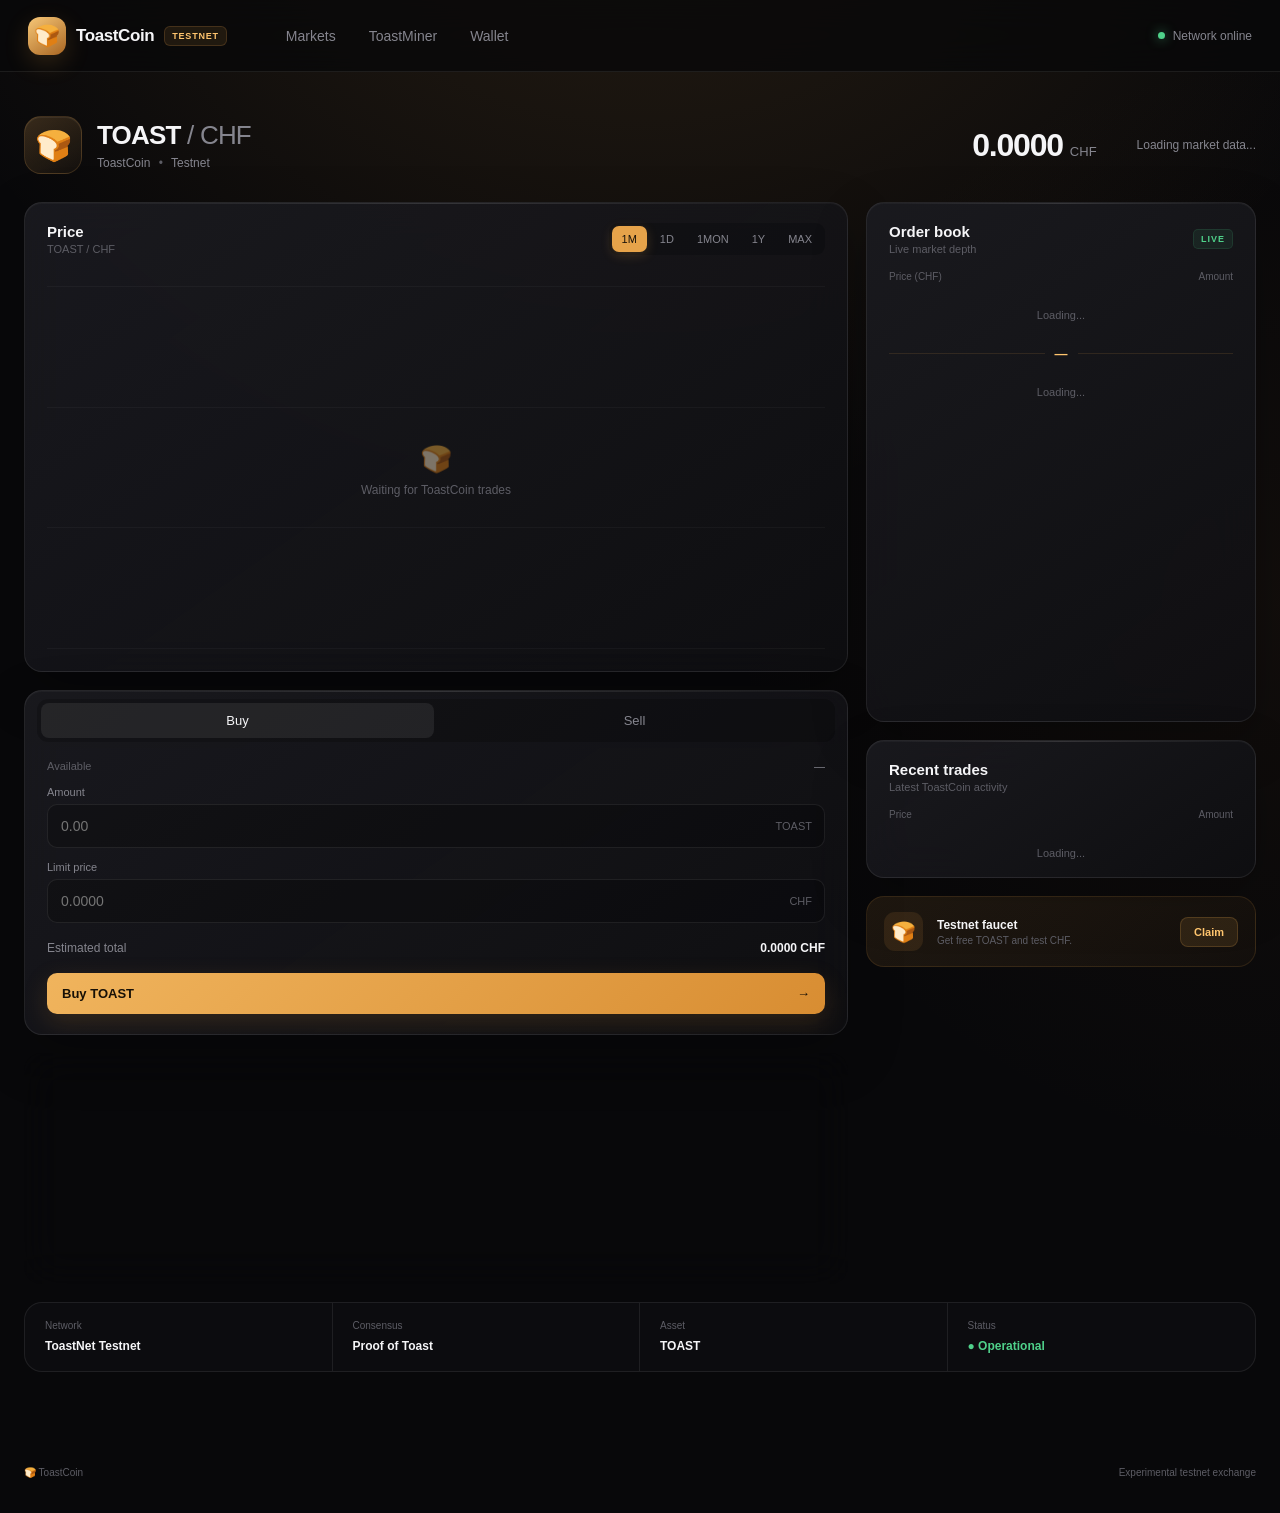
==== commit 81e3f33e: "Add ToastMiner navigation" ====
--- a/index.html
+++ b/index.html
@@ -56,6 +56,10 @@
         class="nav-active"
     >
         Markets
+    </a>
+
+    <a href="miner.html">
+        ToastMiner
     </a>
 
     <a href="wallet.html">
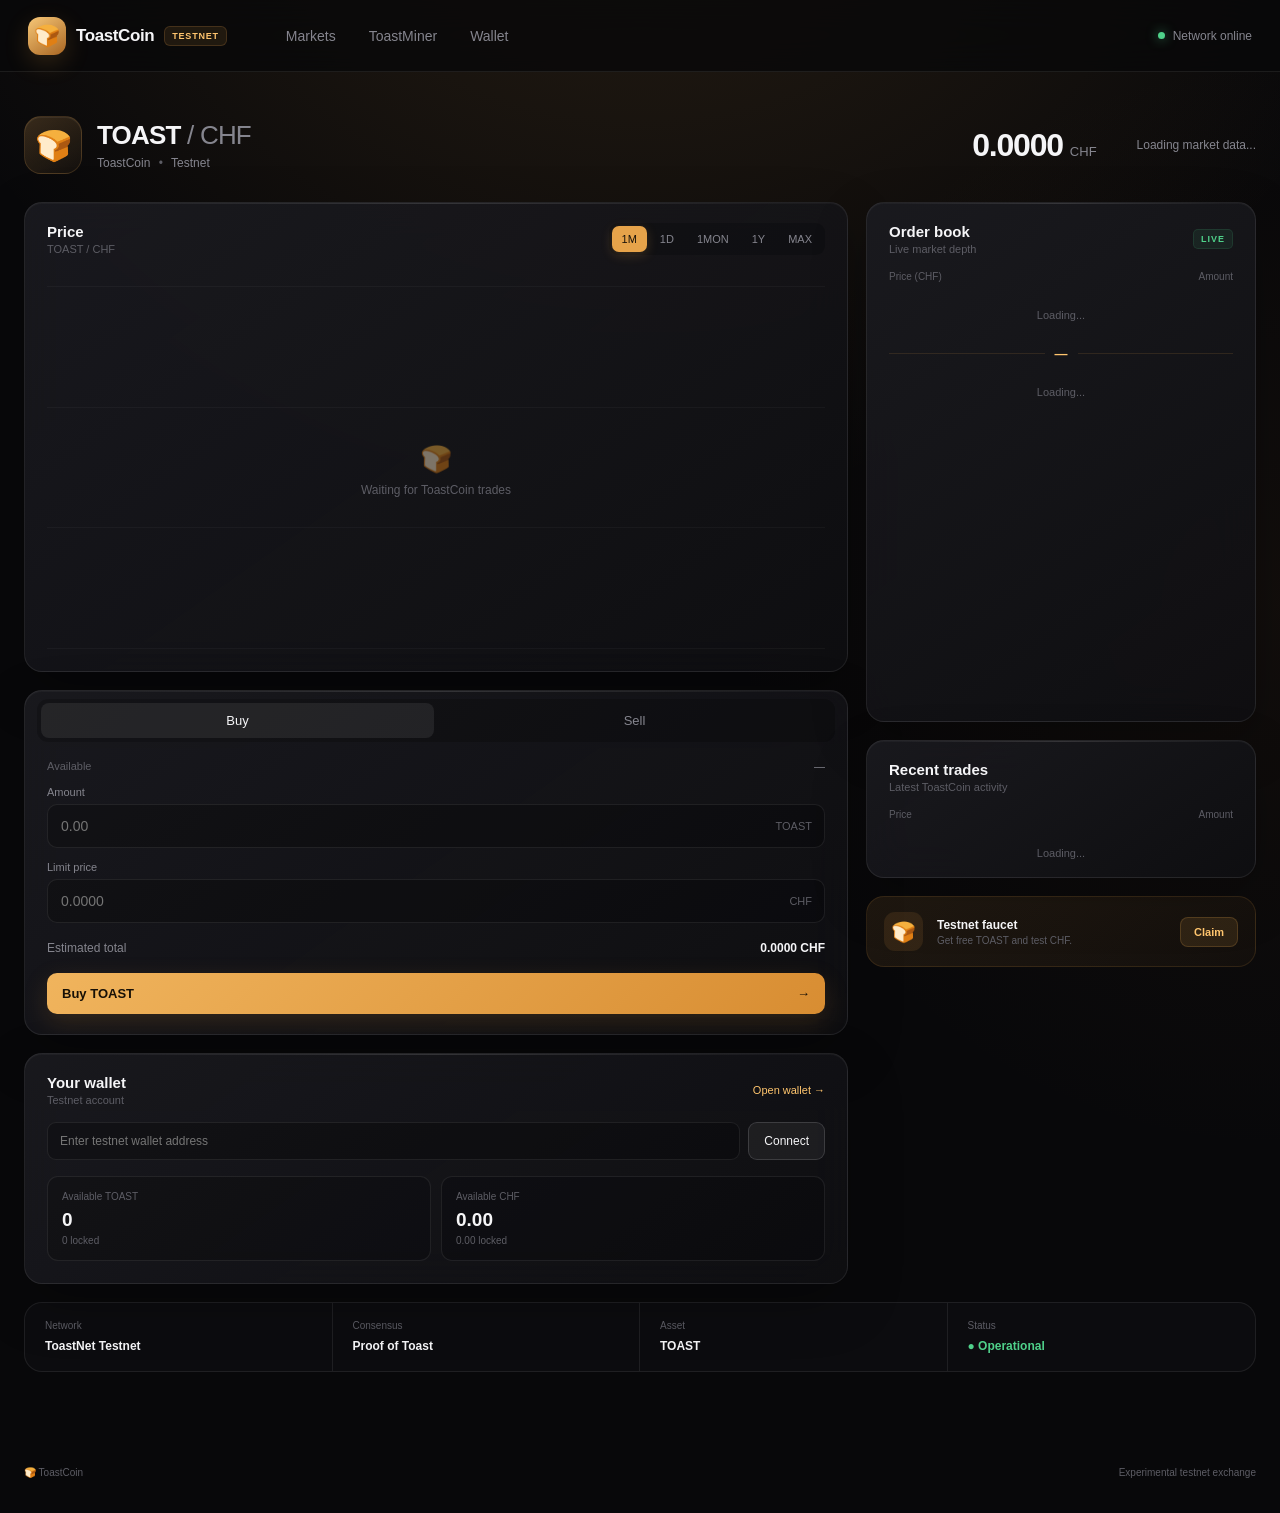
==== commit 809296f6: "Fall back to full history when the chart range has no trades price_history stores one row per trade," ====
--- a/index.html
+++ b/index.html
@@ -206,6 +206,12 @@
                 </div>
 
                 <canvas id="chart"></canvas>
+
+                <div
+                    class="chart-note"
+                    id="chartNote"
+                    style="display: none"
+                ></div>
 
                 <div
                     class="chart-empty"
--- a/style.css
+++ b/style.css
@@ -339,6 +339,15 @@
 height: 100%;
 }
 
+.chart-note {
+position: absolute;
+left: 10px;
+bottom: 2px;
+color: #5d5d65;
+font-size: 10px;
+pointer-events: none;
+}
+
 .chart-empty {
 position: absolute;
 inset: 0;
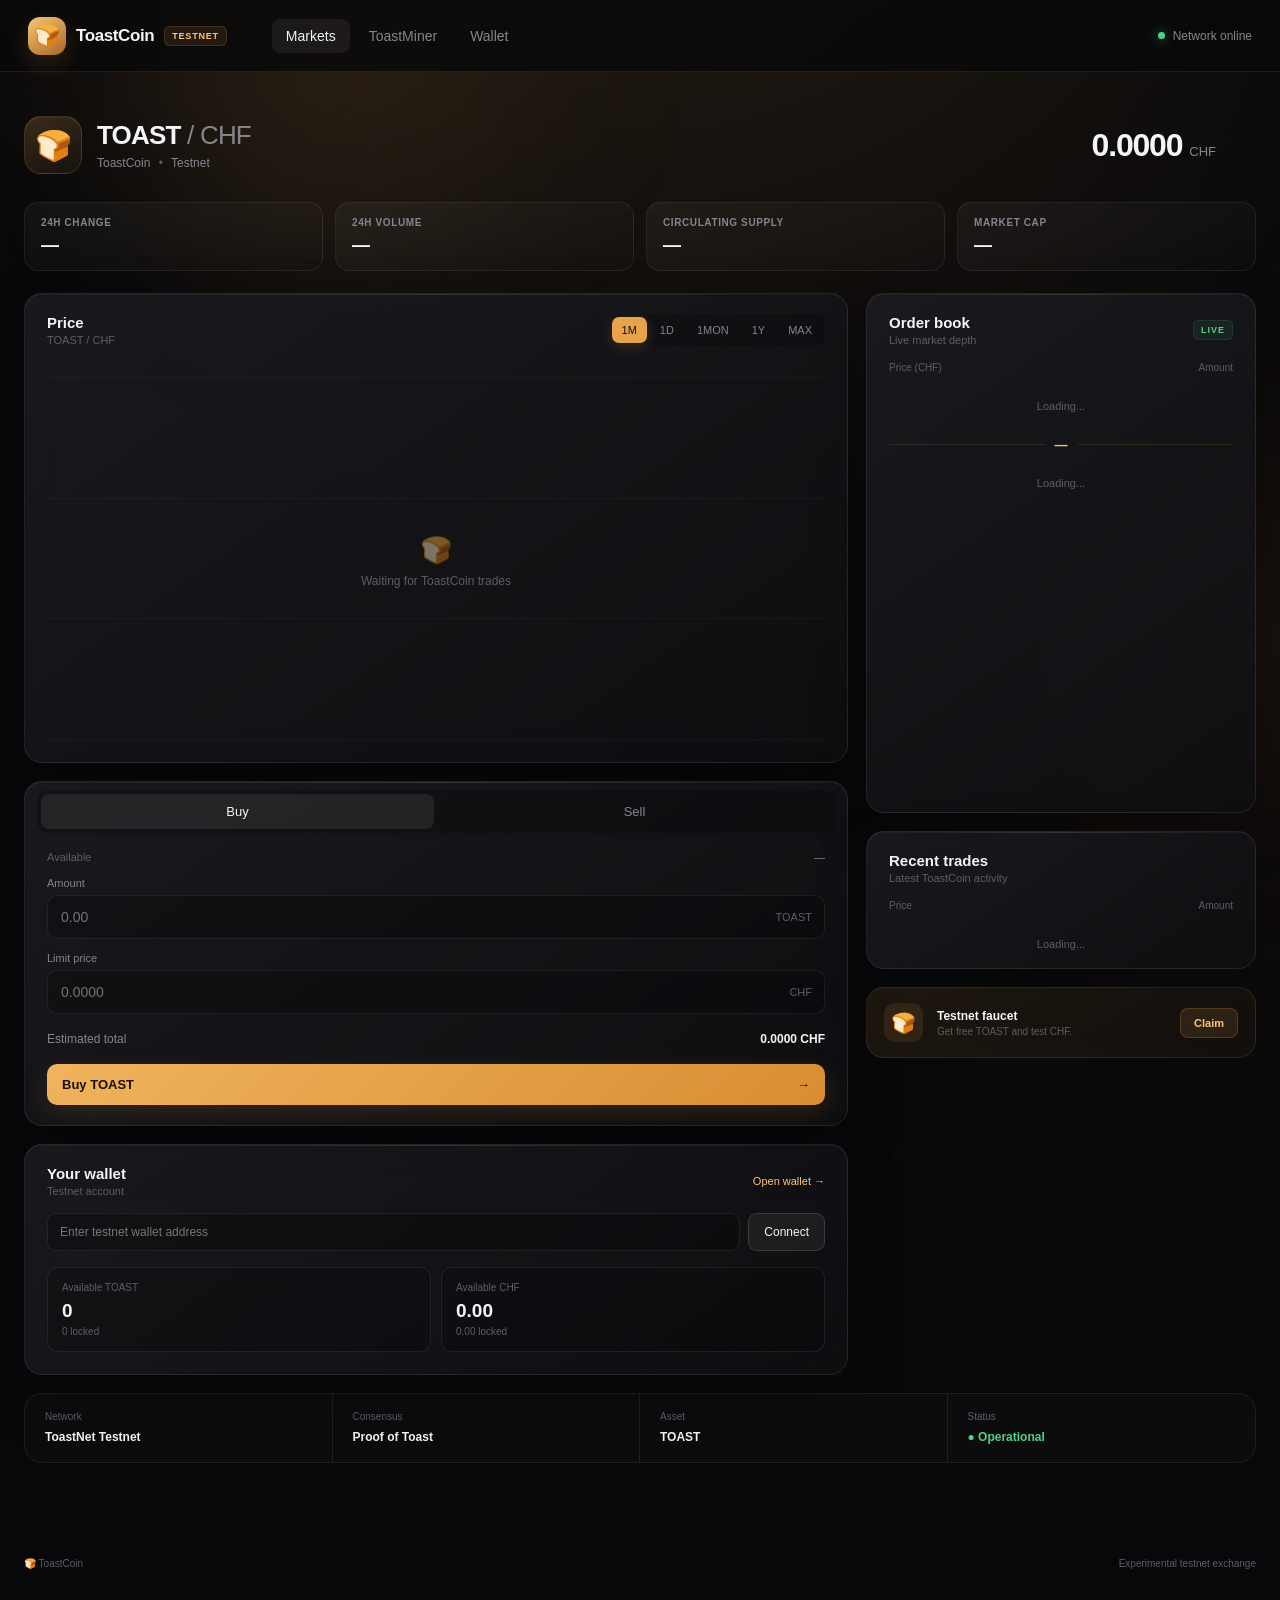
==== commit d14fe727: "Show live market stats and tighten the exchange layout The market line reported a frozen supply cons" ====
--- a/index.html
+++ b/index.html
@@ -53,7 +53,7 @@
 
     <a
         href="index.html"
-        class="nav-active"
+        class="active"
     >
         Markets
     </a>
@@ -121,11 +121,72 @@
     </div>
 
 
-    <div
-        class="market-info"
-        id="marketInfo"
-    >
-        Loading market data...
+</section>
+
+
+<section class="stat-grid">
+
+    <div class="stat-card">
+
+        <span class="stat-label">
+            24h change
+        </span>
+
+        <strong
+            class="stat-value"
+            id="statChange"
+        >
+            —
+        </strong>
+
+    </div>
+
+
+    <div class="stat-card">
+
+        <span class="stat-label">
+            24h volume
+        </span>
+
+        <strong
+            class="stat-value"
+            id="statVolume"
+        >
+            —
+        </strong>
+
+    </div>
+
+
+    <div class="stat-card">
+
+        <span class="stat-label">
+            Circulating supply
+        </span>
+
+        <strong
+            class="stat-value"
+            id="statSupply"
+        >
+            —
+        </strong>
+
+    </div>
+
+
+    <div class="stat-card">
+
+        <span class="stat-label">
+            Market cap
+        </span>
+
+        <strong
+            class="stat-value"
+            id="statCap"
+        >
+            —
+        </strong>
+
     </div>
 
 </section>
--- a/style.css
+++ b/style.css
@@ -202,10 +202,96 @@
 font-size: 13px;
 }
 
-.market-info {
+.ambient {
+position: fixed;
+z-index: 0;
+pointer-events: none;
+border-radius: 50%;
+filter: blur(90px);
+}
+
+.ambient-one {
+top: -180px;
+left: 5%;
+width: 520px;
+height: 520px;
+background: radial-gradient(circle, rgba(230, 163, 74, 0.13), transparent 70%);
+}
+
+.ambient-two {
+top: 45%;
+right: -160px;
+width: 460px;
+height: 460px;
+background: radial-gradient(circle, rgba(130, 80, 30, 0.1), transparent 70%);
+}
+
+.page,
+.footer {
+position: relative;
+z-index: 1;
+}
+
+/* MARKET STATS */
+
+.stat-grid {
+display: grid;
+grid-template-columns: repeat(4, minmax(0, 1fr));
+gap: 12px;
+margin-bottom: 22px;
+}
+
+.stat-card {
+padding: 14px 16px;
+border: 1px solid rgba(255, 255, 255, 0.07);
+border-radius: 14px;
+background:
+linear-gradient(
+160deg,
+rgba(255, 255, 255, 0.045),
+rgba(255, 255, 255, 0.012)
+);
+transition: 0.2s ease;
+}
+
+.stat-card:hover {
+border-color: rgba(255, 255, 255, 0.12);
+background:
+linear-gradient(
+160deg,
+rgba(255, 255, 255, 0.06),
+rgba(255, 255, 255, 0.018)
+);
+}
+
+.stat-label {
+display: block;
 color: #85858e;
-font-size: 12px;
-white-space: nowrap;
+font-size: 10px;
+font-weight: 700;
+letter-spacing: 0.6px;
+text-transform: uppercase;
+}
+
+.stat-value {
+display: block;
+margin-top: 7px;
+font-size: 18px;
+font-weight: 700;
+letter-spacing: -0.4px;
+font-variant-numeric: tabular-nums;
+}
+
+.stat-value.up {
+color: #4fd18a;
+}
+
+.stat-value.down {
+color: #ed7378;
+}
+
+.stat-value.flat {
+color: #f5f5f7;
 }
 
 /* MAIN GRID */
@@ -629,8 +715,14 @@
 right: 0;
 bottom: 0;
 width: var(--depth, 20%);
-z-index: -1;
-opacity: 0.09;
+z-index: 0;
+border-radius: 3px;
+opacity: 0.1;
+}
+
+.order-row span {
+position: relative;
+z-index: 1;
 }
 
 .ask {
@@ -666,6 +758,14 @@
 }
 
 .loading {
+padding: 18px 4px;
+color: #5d5d65;
+text-align: center;
+font-size: 11px;
+animation: pulse 1.4s ease-in-out infinite;
+}
+
+.hint {
 padding: 18px 4px;
 color: #5d5d65;
 text-align: center;
@@ -814,6 +914,17 @@
 }
 }
 
+@keyframes pulse {
+0%,
+100% {
+opacity: 0.5;
+}
+
+50% {
+opacity: 1;
+}
+}
+
 /* TABLET */
 
 @media (max-width: 1000px) {
@@ -847,11 +958,46 @@
 }
 
 .nav-links {
-margin-left: 15px;
+margin-left: auto;
 }
 
 .nav-status {
 display: none;
+}
+
+.stat-grid {
+grid-template-columns: 1fr 1fr;
+gap: 10px;
+margin-bottom: 18px;
+}
+
+.stat-value {
+font-size: 16px;
+}
+
+.hero-market {
+margin-bottom: 18px;
+}
+
+.panel-header {
+padding: 16px 16px 12px;
+}
+
+.order-list,
+.recent-trades {
+padding: 0 14px;
+}
+
+.mid-price {
+margin: 7px 16px;
+}
+
+.chart-wrap {
+margin: 0 6px 8px;
+}
+
+.trade-tabs {
+margin: 6px 8px 10px;
 }
 
 .page {
@@ -935,6 +1081,14 @@
 font-size: 29px;
 }
 
+.stat-value {
+font-size: 14px;
+}
+
+.stat-card {
+padding: 12px 13px;
+}
+
 .range {
 padding: 6px 7px;
 font-size: 10px;
